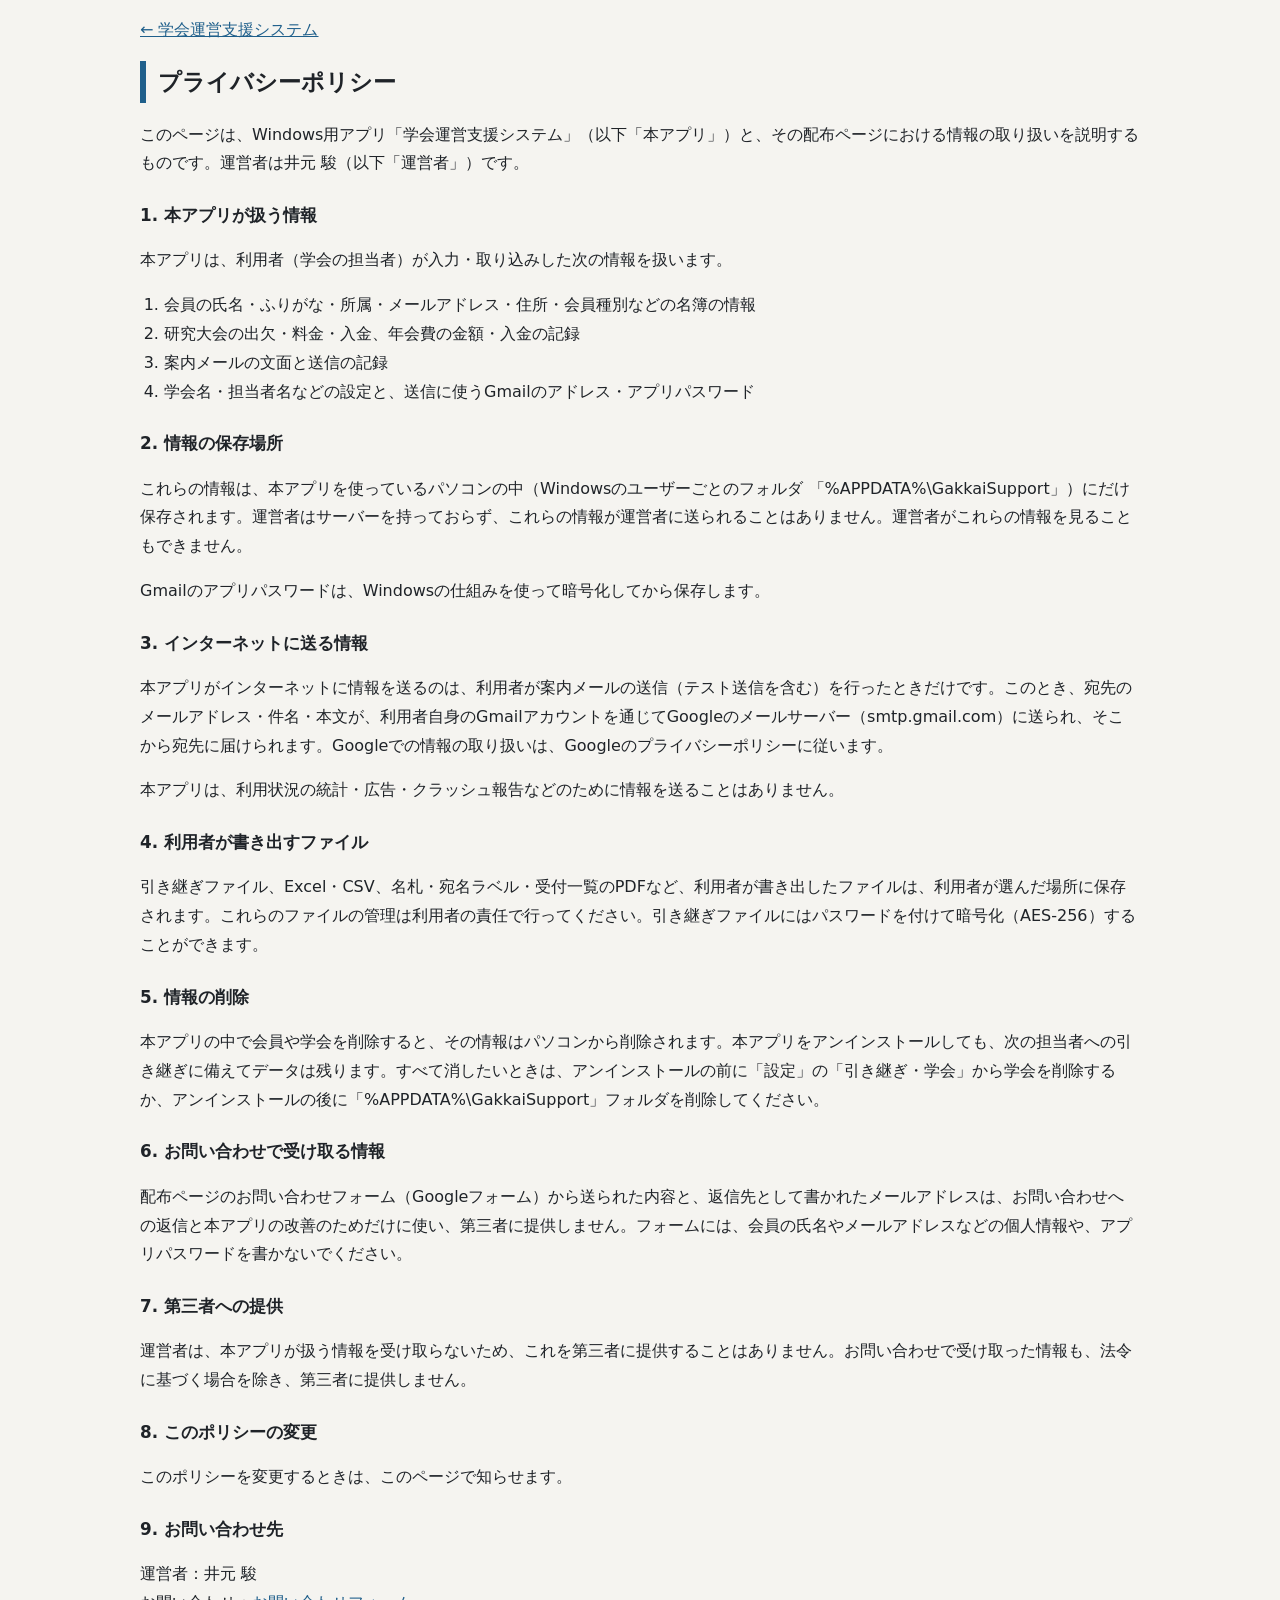
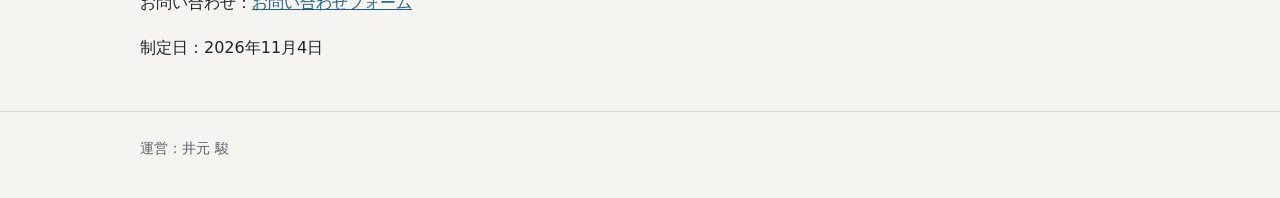
==== privacy.html @ 65e93444 "配布ページとプライバシーポリシーを公開する Co-Authored-By: Claude Opus 5.5 <noreply@anthropic.com> Claude-Session: https:" ====
<!doctype html>
<html lang="ja">
  <head>
    <meta charset="utf-8" />
    <meta name="viewport" content="width=device-width, initial-scale=1" />
    <title>プライバシーポリシー｜学会運営支援システム</title>
    <link rel="stylesheet" href="style.css" />
  </head>
  <body>
    <main>
      <section class="wrap terms">
        <p><a href="index.html">← 学会運営支援システム</a></p>
        <h2>プライバシーポリシー</h2>
        <p>
          このページは、Windows用アプリ「学会運営支援システム」（以下「本アプリ」）と、その配布ページにおける情報の取り扱いを説明するものです。運営者は井元
          駿（以下「運営者」）です。
        </p>

        <h3>1. 本アプリが扱う情報</h3>
        <p>本アプリは、利用者（学会の担当者）が入力・取り込みした次の情報を扱います。</p>
        <ol>
          <li>会員の氏名・ふりがな・所属・メールアドレス・住所・会員種別などの名簿の情報</li>
          <li>研究大会の出欠・料金・入金、年会費の金額・入金の記録</li>
          <li>案内メールの文面と送信の記録</li>
          <li>学会名・担当者名などの設定と、送信に使うGmailのアドレス・アプリパスワード</li>
        </ol>

        <h3>2. 情報の保存場所</h3>
        <p>
          これらの情報は、本アプリを使っているパソコンの中（Windowsのユーザーごとのフォルダ
          「%APPDATA%\GakkaiSupport」）にだけ保存されます。運営者はサーバーを持っておらず、これらの情報が運営者に送られることはありません。運営者がこれらの情報を見ることもできません。
        </p>
        <p>Gmailのアプリパスワードは、Windowsの仕組みを使って暗号化してから保存します。</p>

        <h3>3. インターネットに送る情報</h3>
        <p>
          本アプリがインターネットに情報を送るのは、利用者が案内メールの送信（テスト送信を含む）を行ったときだけです。このとき、宛先のメールアドレス・件名・本文が、利用者自身のGmailアカウントを通じてGoogleのメールサーバー（smtp.gmail.com）に送られ、そこから宛先に届けられます。Googleでの情報の取り扱いは、Googleのプライバシーポリシーに従います。
        </p>
        <p>
          本アプリは、利用状況の統計・広告・クラッシュ報告などのために情報を送ることはありません。
        </p>

        <h3>4. 利用者が書き出すファイル</h3>
        <p>
          引き継ぎファイル、Excel・CSV、名札・宛名ラベル・受付一覧のPDFなど、利用者が書き出したファイルは、利用者が選んだ場所に保存されます。これらのファイルの管理は利用者の責任で行ってください。引き継ぎファイルにはパスワードを付けて暗号化（AES-256）することができます。
        </p>

        <h3>5. 情報の削除</h3>
        <p>
          本アプリの中で会員や学会を削除すると、その情報はパソコンから削除されます。本アプリをアンインストールしても、次の担当者への引き継ぎに備えてデータは残ります。すべて消したいときは、アンインストールの前に「設定」の「引き継ぎ・学会」から学会を削除するか、アンインストールの後に「%APPDATA%\GakkaiSupport」フォルダを削除してください。
        </p>

        <h3>6. お問い合わせで受け取る情報</h3>
        <p>
          配布ページのお問い合わせフォーム（Googleフォーム）から送られた内容と、返信先として書かれたメールアドレスは、お問い合わせへの返信と本アプリの改善のためだけに使い、第三者に提供しません。フォームには、会員の氏名やメールアドレスなどの個人情報や、アプリパスワードを書かないでください。
        </p>

        <h3>7. 第三者への提供</h3>
        <p>
          運営者は、本アプリが扱う情報を受け取らないため、これを第三者に提供することはありません。お問い合わせで受け取った情報も、法令に基づく場合を除き、第三者に提供しません。
        </p>

        <h3>8. このポリシーの変更</h3>
        <p>このポリシーを変更するときは、このページで知らせます。</p>

        <h3>9. お問い合わせ先</h3>
        <p>
          運営者：井元 駿<br />
          お問い合わせ：<a href="#">お問い合わせフォーム</a>
        </p>
        <p class="small muted">制定日：2026年11月4日</p>
      </section>
    </main>
    <footer>
      <div class="wrap"><p>運営：井元 駿</p></div>
    </footer>
  </body>
</html>
---- style.css ----
:root {
  --bg: #f5f4f0;
  --surface: #fff;
  --ink: #1f2328;
  --muted: #5d636b;
  --line: #dcd9d2;
  --accent: #1f5f8b;
  --accent-soft: #e6eff5;
  --ok: #1a7f37;
}
* {
  box-sizing: border-box;
}
html {
  scroll-behavior: smooth;
}
body {
  margin: 0;
  background: var(--bg);
  color: var(--ink);
  font-family: "Yu Gothic UI", "Hiragino Sans", "Meiryo", system-ui, sans-serif;
  font-size: 16px;
  line-height: 1.8;
}
a {
  color: var(--accent);
}
.wrap {
  max-width: 1040px;
  margin: 0 auto;
  padding: 0 20px;
}
.hero {
  background: linear-gradient(180deg, #e6eff5, var(--bg));
  padding: 64px 0 40px;
  border-bottom: 1px solid var(--line);
}
.tag {
  display: inline-block;
  background: #eef6ea;
  color: var(--ok);
  border: 1px solid #c7e1bd;
  border-radius: 999px;
  padding: 2px 14px;
  font-size: 0.85rem;
  font-weight: 600;
  margin: 0;
}
h1 {
  font-size: clamp(1.9rem, 4.5vw, 2.8rem);
  margin: 12px 0 8px;
  letter-spacing: 0.02em;
}
.lead {
  font-size: 1.08rem;
  max-width: 720px;
  margin: 0 0 24px;
}
.cta {
  display: flex;
  gap: 12px;
  flex-wrap: wrap;
  margin: 0 0 12px;
}
.btn {
  display: inline-block;
  padding: 12px 24px;
  border-radius: 10px;
  border: 1px solid var(--accent);
  text-decoration: none;
  font-weight: 600;
  background: #fff;
}
.btn.primary {
  background: var(--accent);
  color: #fff;
}
.btn.primary:hover {
  filter: brightness(1.08);
}
.meta {
  color: var(--muted);
  font-size: 0.88rem;
  margin: 0;
}
main section {
  padding: 40px 20px 8px;
}
h2 {
  font-size: 1.45rem;
  margin: 0 0 18px;
  padding-left: 12px;
  border-left: 6px solid var(--accent);
}
.pains {
  list-style: none;
  padding: 0;
  margin: 0;
  display: grid;
  grid-template-columns: repeat(auto-fit, minmax(220px, 1fr));
  gap: 12px;
}
.pains li {
  background: var(--surface);
  border: 1px solid var(--line);
  border-radius: 12px;
  padding: 16px 18px;
}
.features {
  display: grid;
  grid-template-columns: repeat(auto-fit, minmax(280px, 1fr));
  gap: 18px;
}
.features article {
  background: var(--surface);
  border: 1px solid var(--line);
  border-radius: 14px;
  overflow: hidden;
}
.features img {
  width: 100%;
  height: 190px;
  object-fit: cover;
  object-position: top left;
  border-bottom: 1px solid var(--line);
  display: block;
}
.features h3 {
  margin: 14px 18px 4px;
  font-size: 1.1rem;
}
.features p {
  margin: 0 18px 18px;
  color: var(--muted);
  font-size: 0.95rem;
}
.safe .cols {
  display: grid;
  grid-template-columns: repeat(auto-fit, minmax(300px, 1fr));
  gap: 8px 32px;
  background: #eaf6ee;
  border: 1px solid #b7dfc3;
  border-radius: 14px;
  padding: 18px 24px;
}
.safe .cols p {
  margin: 0;
}
.safe ul {
  margin: 0;
  padding-left: 1.2em;
}
.steps {
  padding-left: 1.4em;
  margin: 0;
}
.steps li {
  margin-bottom: 10px;
}
.beta ul {
  padding-left: 1.2em;
}
.note {
  color: var(--muted);
  font-size: 0.88rem;
}
.faq dt {
  font-weight: 700;
  margin-top: 14px;
}
.faq dt::before {
  content: "Q. ";
  color: var(--accent);
}
.faq dd {
  margin: 2px 0 0;
}
.faq dd::before {
  content: "A. ";
  color: var(--ok);
  font-weight: 700;
}
footer {
  margin-top: 48px;
  border-top: 1px solid var(--line);
  padding: 20px 0 32px;
  color: var(--muted);
  font-size: 0.9rem;
}
footer p {
  margin: 4px 0;
}
.terms h3 {
  margin: 22px 0 6px;
  font-size: 1.05rem;
}
.terms ol {
  padding-left: 1.5em;
}
@media (max-width: 600px) {
  .hero {
    padding-top: 40px;
  }
  main section {
    padding-top: 28px;
  }
}
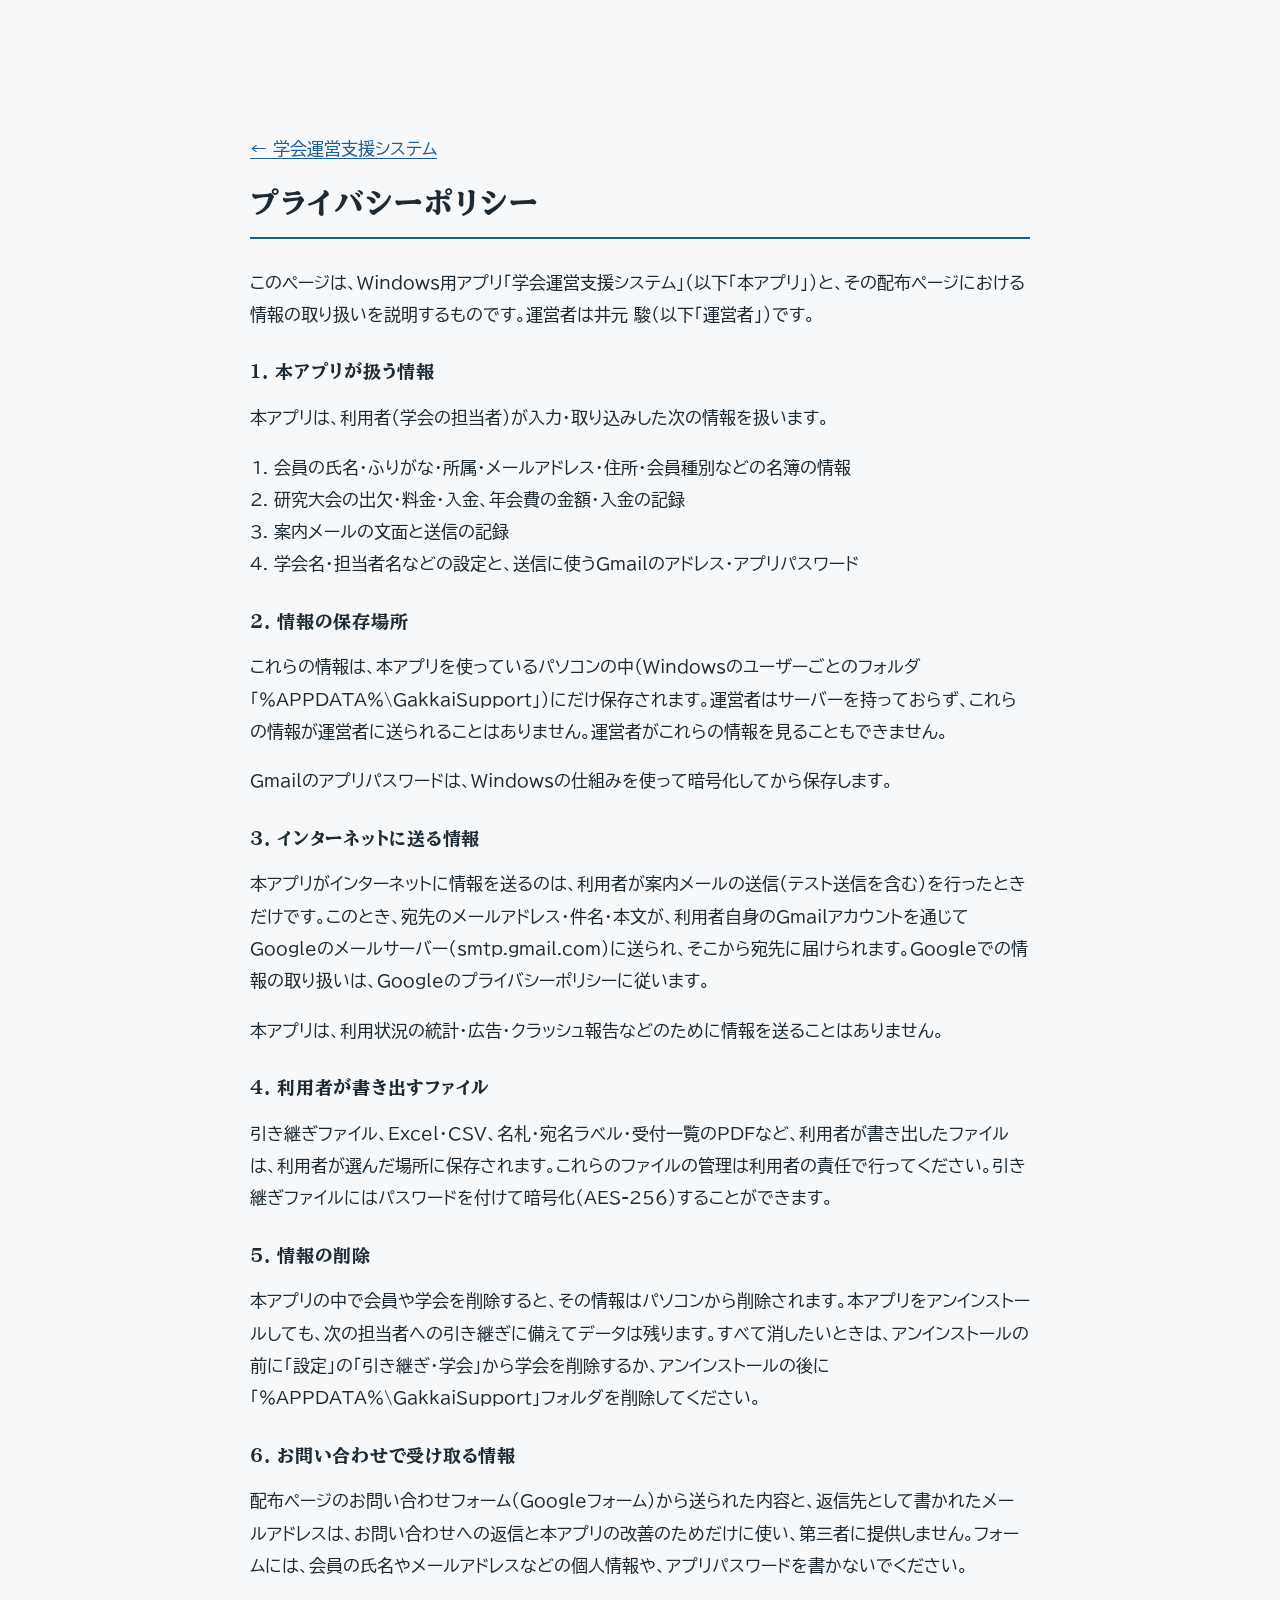
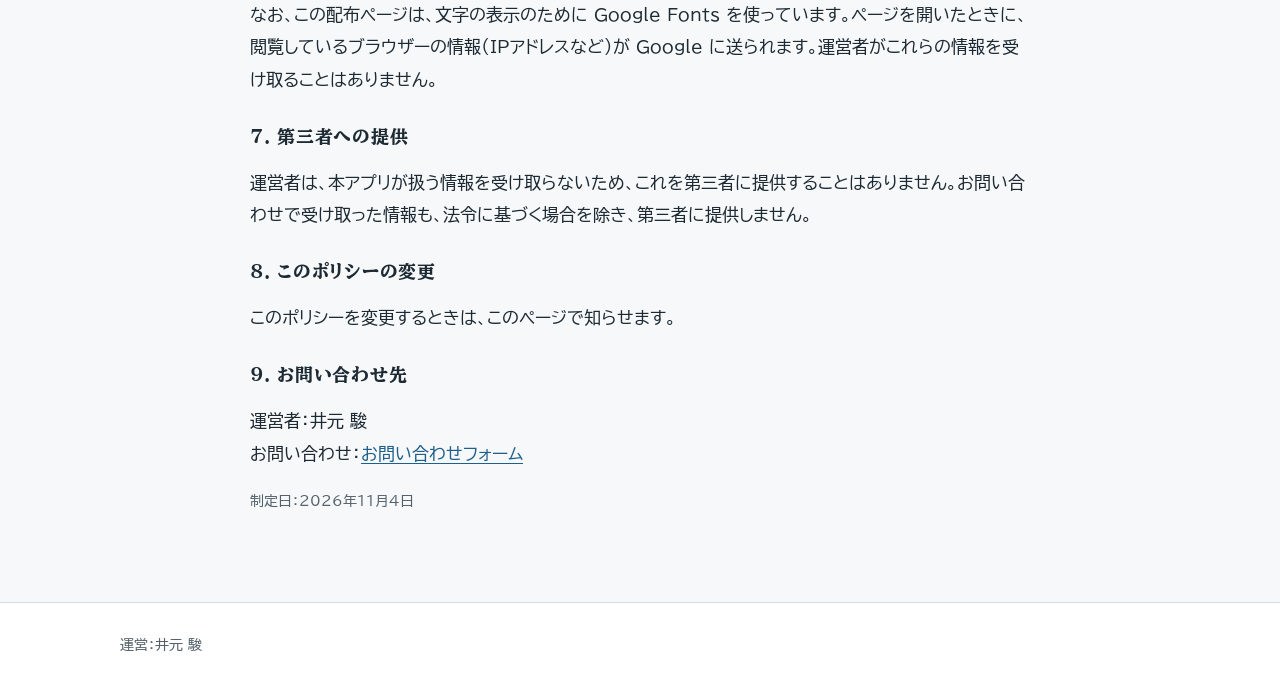
==== commit 80a96d08: "配布ページを見やすくする - 文字を大きく、行間を広く。見出しは BIZ UDPMincho、本文は BIZ UDPGothic（読みやすさを重視した UD 書体） - はじめの画面に、ホーム画面と名" ====
--- a/privacy.html
+++ b/privacy.html
@@ -4,6 +4,12 @@
     <meta charset="utf-8" />
     <meta name="viewport" content="width=device-width, initial-scale=1" />
     <title>プライバシーポリシー｜学会運営支援システム</title>
+    <link rel="preconnect" href="https://fonts.googleapis.com" />
+    <link rel="preconnect" href="https://fonts.gstatic.com" crossorigin />
+    <link
+      href="https://fonts.googleapis.com/css2?family=BIZ+UDPGothic:wght@400;700&family=BIZ+UDPMincho:wght@400;700&display=swap"
+      rel="stylesheet"
+    />
     <link rel="stylesheet" href="style.css" />
   </head>
   <body>
@@ -55,6 +61,10 @@
           配布ページのお問い合わせフォーム（Googleフォーム）から送られた内容と、返信先として書かれたメールアドレスは、お問い合わせへの返信と本アプリの改善のためだけに使い、第三者に提供しません。フォームには、会員の氏名やメールアドレスなどの個人情報や、アプリパスワードを書かないでください。
         </p>
 
+        <p>
+          なお、この配布ページは、文字の表示のために Google Fonts を使っています。ページを開いたときに、閲覧しているブラウザーの情報（IPアドレスなど）が Google に送られます。運営者がこれらの情報を受け取ることはありません。
+        </p>
+
         <h3>7. 第三者への提供</h3>
         <p>
           運営者は、本アプリが扱う情報を受け取らないため、これを第三者に提供することはありません。お問い合わせで受け取った情報も、法令に基づく場合を除き、第三者に提供しません。
@@ -66,7 +76,7 @@
         <h3>9. お問い合わせ先</h3>
         <p>
           運営者：井元 駿<br />
-          お問い合わせ：<a href="#">お問い合わせフォーム</a>
+          お問い合わせ：<a href="https://forms.gle/VbX8t63M8UimmP8W7">お問い合わせフォーム</a>
         </p>
         <p class="small muted">制定日：2026年11月4日</p>
       </section>
--- a/style.css
+++ b/style.css
@@ -1,12 +1,19 @@
+/* 学会運営支援システム 配布ページ
+   読み手は大学の先生など、年配の方も多い。文字は大きめ、行間は広め。
+   見出しは明朝（論文・学会の印刷物の雰囲気）、本文は読みやすさ重視の UD ゴシック。
+   色はアプリのアイコンと同じ藍色を基本にし、朱色は「領収書の印」だけに使う。 */
 :root {
-  --bg: #f5f4f0;
-  --surface: #fff;
-  --ink: #1f2328;
-  --muted: #5d636b;
-  --line: #dcd9d2;
-  --accent: #1f5f8b;
-  --accent-soft: #e6eff5;
-  --ok: #1a7f37;
+  --paper: #f6f8f9;
+  --surface: #ffffff;
+  --ink: #1e2a33;
+  --muted: #55626c;
+  --rule: #d5dde3;
+  --ai: #1f5f8b; /* 藍：アプリのアイコンの色 */
+  --ai-deep: #164666;
+  --ai-wash: #e8f0f5;
+  --shu: #c8372d; /* 朱：領収書の印だけ */
+  --mincho: "BIZ UDPMincho", "Yu Mincho", "Hiragino Mincho ProN", serif;
+  --gothic: "BIZ UDPGothic", "Yu Gothic UI", "Hiragino Sans", "Meiryo", sans-serif;
 }
 * {
   box-sizing: border-box;
@@ -14,194 +21,457 @@
 html {
   scroll-behavior: smooth;
 }
+@media (prefers-reduced-motion: reduce) {
+  html {
+    scroll-behavior: auto;
+  }
+}
 body {
   margin: 0;
-  background: var(--bg);
+  background: var(--paper);
   color: var(--ink);
-  font-family: "Yu Gothic UI", "Hiragino Sans", "Meiryo", system-ui, sans-serif;
-  font-size: 16px;
-  line-height: 1.8;
+  font-family: var(--gothic);
+  font-size: 17px;
+  line-height: 1.9;
+}
+img {
+  max-width: 100%;
+  display: block;
 }
 a {
-  color: var(--accent);
+  color: var(--ai);
+  text-underline-offset: 3px;
+}
+a:hover {
+  color: var(--ai-deep);
+}
+:focus-visible {
+  outline: 3px solid var(--ai);
+  outline-offset: 3px;
+  border-radius: 4px;
 }
 .wrap {
-  max-width: 1040px;
+  max-width: 1080px;
   margin: 0 auto;
   padding: 0 20px;
 }
-.hero {
-  background: linear-gradient(180deg, #e6eff5, var(--bg));
-  padding: 64px 0 40px;
-  border-bottom: 1px solid var(--line);
-}
-.tag {
-  display: inline-block;
-  background: #eef6ea;
-  color: var(--ok);
-  border: 1px solid #c7e1bd;
-  border-radius: 999px;
-  padding: 2px 14px;
-  font-size: 0.85rem;
-  font-weight: 600;
-  margin: 0;
-}
-h1 {
-  font-size: clamp(1.9rem, 4.5vw, 2.8rem);
-  margin: 12px 0 8px;
-  letter-spacing: 0.02em;
-}
-.lead {
-  font-size: 1.08rem;
-  max-width: 720px;
-  margin: 0 0 24px;
-}
+h1,
+h2,
+h3 {
+  font-family: var(--mincho);
+  font-weight: 700;
+  line-height: 1.4;
+  letter-spacing: 0.04em;
+}
+.small {
+  font-size: 0.9rem;
+}
+.muted {
+  color: var(--muted);
+}
+.note {
+  color: var(--muted);
+  font-size: 0.9rem;
+}
+
+/* ボタン */
 .cta {
   display: flex;
   gap: 12px;
   flex-wrap: wrap;
-  margin: 0 0 12px;
+  margin: 0 0 14px;
 }
 .btn {
   display: inline-block;
-  padding: 12px 24px;
-  border-radius: 10px;
-  border: 1px solid var(--accent);
+  padding: 13px 26px;
+  border-radius: 6px;
+  border: 2px solid var(--ai);
+  background: var(--surface);
+  color: var(--ai);
   text-decoration: none;
-  font-weight: 600;
+  font-weight: 700;
+  line-height: 1.4;
+}
+.btn:hover {
+  background: var(--ai-wash);
+  color: var(--ai-deep);
+}
+.btn.primary {
+  background: var(--ai);
+  color: #fff;
+}
+.btn.primary:hover {
+  background: var(--ai-deep);
+  border-color: var(--ai-deep);
+  color: #fff;
+}
+
+/* はじめの画面 */
+.hero {
+  background: var(--surface);
+  border-bottom: 1px solid var(--rule);
+  padding: 56px 0 64px;
+  overflow: hidden;
+}
+.hero-grid {
+  display: grid;
+  grid-template-columns: minmax(0, 5fr) minmax(0, 6fr);
+  gap: 48px;
+  align-items: center;
+}
+.hero-for {
+  margin: 0;
+  color: var(--ai);
+  font-weight: 700;
+}
+.hero h1 {
+  font-size: clamp(2rem, 3.9vw, 2.9rem);
+  word-break: keep-all;
+  margin: 6px 0 18px;
+  letter-spacing: 0.06em;
+}
+.lead {
+  font-size: 1.12rem;
+  margin: 0 0 28px;
+  max-width: 34em;
+}
+.meta {
+  color: var(--muted);
+  font-size: 0.88rem;
+  margin: 0;
+}
+.hero-shot {
+  position: relative;
+  margin: 0 0 40px;
+}
+.hero-shot > img:first-child {
+  border: 1px solid var(--rule);
+  border-radius: 8px;
+  box-shadow: 0 18px 40px -24px rgba(22, 70, 102, 0.45);
+}
+/* 名札は、画面の上に一枚置いた印刷物のように */
+.hero-badge {
+  position: absolute;
+  width: 46%;
+  right: -4%;
+  bottom: -40px;
   background: #fff;
-}
-.btn.primary {
-  background: var(--accent);
-  color: #fff;
-}
-.btn.primary:hover {
-  filter: brightness(1.08);
-}
-.meta {
-  color: var(--muted);
-  font-size: 0.88rem;
-  margin: 0;
-}
-main section {
-  padding: 40px 20px 8px;
+  border: 1px solid var(--rule);
+  border-radius: 3px;
+  transform: rotate(-3deg);
+  box-shadow: 0 10px 24px -12px rgba(30, 42, 51, 0.5);
+}
+
+/* 各節 */
+main > section.wrap {
+  margin-top: 80px;
 }
 h2 {
-  font-size: 1.45rem;
-  margin: 0 0 18px;
-  padding-left: 12px;
-  border-left: 6px solid var(--accent);
-}
+  font-size: clamp(1.5rem, 3vw, 1.9rem);
+  margin: 0 0 28px;
+  padding-bottom: 12px;
+  border-bottom: 2px solid var(--ai);
+}
+
+/* 困りごと */
 .pains {
   list-style: none;
+  margin: 0;
   padding: 0;
-  margin: 0;
-  display: grid;
-  grid-template-columns: repeat(auto-fit, minmax(220px, 1fr));
-  gap: 12px;
+  display: grid;
+  grid-template-columns: repeat(2, minmax(0, 1fr));
+  gap: 14px 40px;
 }
 .pains li {
+  position: relative;
+  padding-left: 1.6em;
+}
+.pains li::before {
+  content: "";
+  position: absolute;
+  left: 0.2em;
+  top: 0.75em;
+  width: 0.55em;
+  height: 0.55em;
+  background: var(--ai);
+  border-radius: 50%;
+}
+
+/* できること：画面を大きく見せる */
+.feature {
+  display: grid;
+  grid-template-columns: minmax(0, 7fr) minmax(0, 4fr);
+  gap: 36px;
+  align-items: center;
+  padding: 28px 0;
+  border-bottom: 1px solid var(--rule);
+}
+.feature:last-child {
+  border-bottom: 0;
+}
+.feature:nth-child(odd of .feature) {
+  grid-template-columns: minmax(0, 4fr) minmax(0, 7fr);
+}
+.feature:nth-child(odd of .feature) img {
+  order: 2;
+}
+.feature img {
+  border: 1px solid var(--rule);
+  border-radius: 6px;
+  background: #fff;
+}
+.feature h3 {
+  font-size: 1.35rem;
+  margin: 0 0 10px;
+}
+.feature p {
+  margin: 0;
+}
+
+/* 名簿の扱い */
+.safe-body {
+  background: var(--ai-wash);
+  border-left: 6px solid var(--ai);
+  padding: 24px 28px;
+  border-radius: 0 6px 6px 0;
+}
+.safe-body > p:first-child {
+  margin-top: 0;
+  font-size: 1.05rem;
+}
+.safe-body ul {
+  margin: 0 0 12px;
+  padding-left: 1.3em;
+}
+.safe-body .small {
+  margin: 0;
+}
+
+/* 使い始め方：本当に順番があるので番号を付ける */
+.steps {
+  list-style: none;
+  counter-reset: step;
+  margin: 0;
+  padding: 0;
+}
+.steps li {
+  counter-increment: step;
+  position: relative;
+  padding: 0 0 22px 64px;
+  min-height: 70px;
+}
+.steps li::before {
+  content: counter(step);
+  position: absolute;
+  left: 0;
+  top: 0;
+  width: 44px;
+  height: 44px;
+  border-radius: 50%;
+  border: 2px solid var(--ai);
+  color: var(--ai);
+  font-family: var(--mincho);
+  font-weight: 700;
+  font-size: 1.3rem;
+  display: grid;
+  place-items: center;
+  line-height: 1;
+}
+
+/* 料金：精算に使う「領収書」の形で見せる */
+.price {
+  display: grid;
+  grid-template-columns: minmax(0, 5fr) minmax(0, 6fr);
+  gap: 44px;
+  align-items: center;
+}
+.receipt {
+  position: relative;
+  background: #fff;
+  border: 1px solid var(--rule);
+  padding: 30px 32px 28px;
+  font-family: var(--mincho);
+  box-shadow: 0 14px 30px -22px rgba(30, 42, 51, 0.55);
+}
+.receipt p {
+  margin: 0;
+}
+.receipt-title {
+  text-align: center;
+  font-size: 1.4rem;
+  letter-spacing: 0.8em;
+  padding-left: 0.8em;
+  margin-bottom: 18px !important;
+}
+.receipt-amount {
+  font-size: clamp(2.2rem, 5vw, 2.9rem);
+  font-weight: 700;
+  border-bottom: 2px solid var(--ink);
+  padding: 0 8px 4px;
+  letter-spacing: 0.04em;
+}
+.receipt-amount span {
+  font-size: 1rem;
+  font-weight: 400;
+  margin-left: 6px;
+}
+.receipt-for {
+  margin-top: 16px !important;
+}
+.receipt-note {
+  color: var(--muted);
+  font-family: var(--gothic);
+  font-size: 0.9rem;
+}
+/* 「済」の印 */
+.receipt::after {
+  content: "済";
+  position: absolute;
+  right: 24px;
+  top: 20px;
+  width: 58px;
+  height: 58px;
+  border: 3px solid var(--shu);
+  border-radius: 50%;
+  color: var(--shu);
+  font-family: var(--mincho);
+  font-weight: 700;
+  font-size: 1.6rem;
+  display: grid;
+  place-items: center;
+  transform: rotate(-12deg);
+  opacity: 0.85;
+}
+.price-text p {
+  margin: 0 0 12px;
+}
+.price-text .cta {
+  margin-top: 22px;
+}
+
+/* よくある質問 */
+.faq details {
+  border-bottom: 1px solid var(--rule);
+}
+.faq summary {
+  cursor: pointer;
+  padding: 16px 0;
+  font-weight: 700;
+  list-style: none;
+  position: relative;
+  padding-right: 2em;
+}
+.faq summary::-webkit-details-marker {
+  display: none;
+}
+.faq summary::after {
+  content: "＋";
+  position: absolute;
+  right: 4px;
+  color: var(--ai);
+}
+.faq details[open] summary::after {
+  content: "－";
+}
+.faq details p {
+  margin: 0 0 18px;
+}
+.ask {
+  margin-top: 24px;
+  color: var(--muted);
+  font-size: 0.92rem;
+}
+
+/* フッター */
+footer {
+  margin-top: 88px;
+  border-top: 1px solid var(--rule);
   background: var(--surface);
-  border: 1px solid var(--line);
-  border-radius: 12px;
-  padding: 16px 18px;
-}
-.features {
-  display: grid;
-  grid-template-columns: repeat(auto-fit, minmax(280px, 1fr));
-  gap: 18px;
-}
-.features article {
+  padding: 28px 0 36px;
+  font-size: 0.9rem;
+  color: var(--muted);
+}
+.footer-links {
+  list-style: none;
+  margin: 0 0 12px;
+  padding: 0;
+  display: flex;
+  flex-wrap: wrap;
+  gap: 6px 24px;
+}
+footer p {
+  margin: 0;
+}
+
+/* 規約・プライバシーポリシーなどのページ */
+.terms {
+  padding-top: 36px;
+  max-width: 820px;
+}
+.terms h2 {
+  margin-top: 8px;
+}
+.terms h3 {
+  font-size: 1.15rem;
+  margin: 28px 0 8px;
+}
+.terms ol {
+  padding-left: 1.4em;
+}
+.spec {
+  width: 100%;
+  border-collapse: collapse;
+  margin: 16px 0;
   background: var(--surface);
-  border: 1px solid var(--line);
-  border-radius: 14px;
-  overflow: hidden;
-}
-.features img {
-  width: 100%;
-  height: 190px;
-  object-fit: cover;
-  object-position: top left;
-  border-bottom: 1px solid var(--line);
-  display: block;
-}
-.features h3 {
-  margin: 14px 18px 4px;
-  font-size: 1.1rem;
-}
-.features p {
-  margin: 0 18px 18px;
-  color: var(--muted);
-  font-size: 0.95rem;
-}
-.safe .cols {
-  display: grid;
-  grid-template-columns: repeat(auto-fit, minmax(300px, 1fr));
-  gap: 8px 32px;
-  background: #eaf6ee;
-  border: 1px solid #b7dfc3;
-  border-radius: 14px;
-  padding: 18px 24px;
-}
-.safe .cols p {
-  margin: 0;
-}
-.safe ul {
-  margin: 0;
-  padding-left: 1.2em;
-}
-.steps {
-  padding-left: 1.4em;
-  margin: 0;
-}
-.steps li {
-  margin-bottom: 10px;
-}
-.beta ul {
-  padding-left: 1.2em;
-}
-.note {
-  color: var(--muted);
-  font-size: 0.88rem;
-}
-.faq dt {
-  font-weight: 700;
-  margin-top: 14px;
-}
-.faq dt::before {
-  content: "Q. ";
-  color: var(--accent);
-}
-.faq dd {
-  margin: 2px 0 0;
-}
-.faq dd::before {
-  content: "A. ";
-  color: var(--ok);
-  font-weight: 700;
-}
-footer {
-  margin-top: 48px;
-  border-top: 1px solid var(--line);
-  padding: 20px 0 32px;
-  color: var(--muted);
-  font-size: 0.9rem;
-}
-footer p {
-  margin: 4px 0;
-}
-.terms h3 {
-  margin: 22px 0 6px;
-  font-size: 1.05rem;
-}
-.terms ol {
-  padding-left: 1.5em;
-}
-@media (max-width: 600px) {
+}
+.spec th,
+.spec td {
+  border: 1px solid var(--rule);
+  padding: 10px 14px;
+  text-align: left;
+  vertical-align: top;
+}
+.spec th {
+  width: 11em;
+  background: var(--ai-wash);
+  font-weight: 700;
+}
+
+/* スマホ */
+@media (max-width: 820px) {
+  body {
+    font-size: 16px;
+  }
+  h2 {
+    font-size: 1.4rem;
+  }
   .hero {
-    padding-top: 40px;
-  }
-  main section {
-    padding-top: 28px;
-  }
-}
+    padding: 36px 0 48px;
+  }
+  .hero-grid,
+  .price,
+  .feature,
+  .feature:nth-child(odd of .feature) {
+    grid-template-columns: minmax(0, 1fr);
+    gap: 24px;
+  }
+  .feature:nth-child(odd of .feature) img {
+    order: 0;
+  }
+  .hero-badge {
+    width: 50%;
+    right: 2%;
+    bottom: -32px;
+  }
+  .pains {
+    grid-template-columns: minmax(0, 1fr);
+  }
+  main > section.wrap {
+    margin-top: 60px;
+  }
+  .spec th,
+  .spec td {
+    display: block;
+    width: auto;
+  }
+}
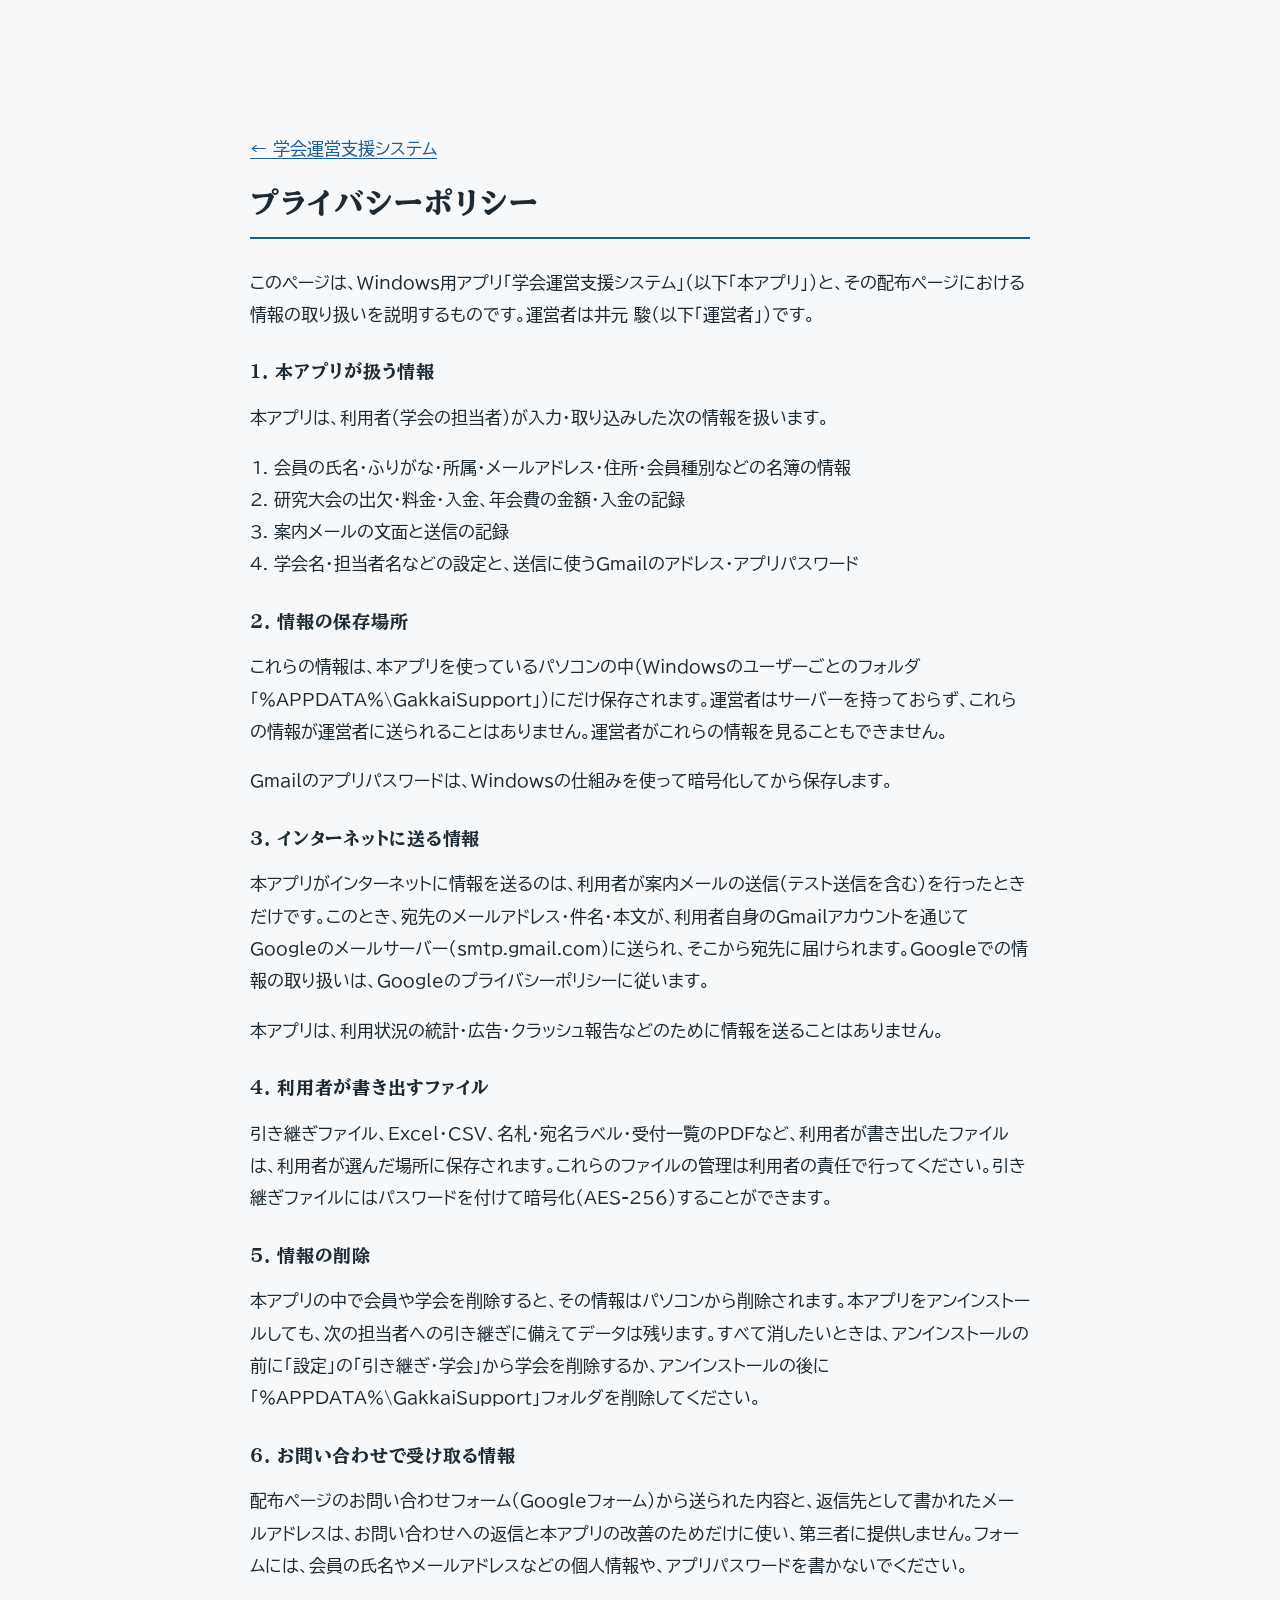
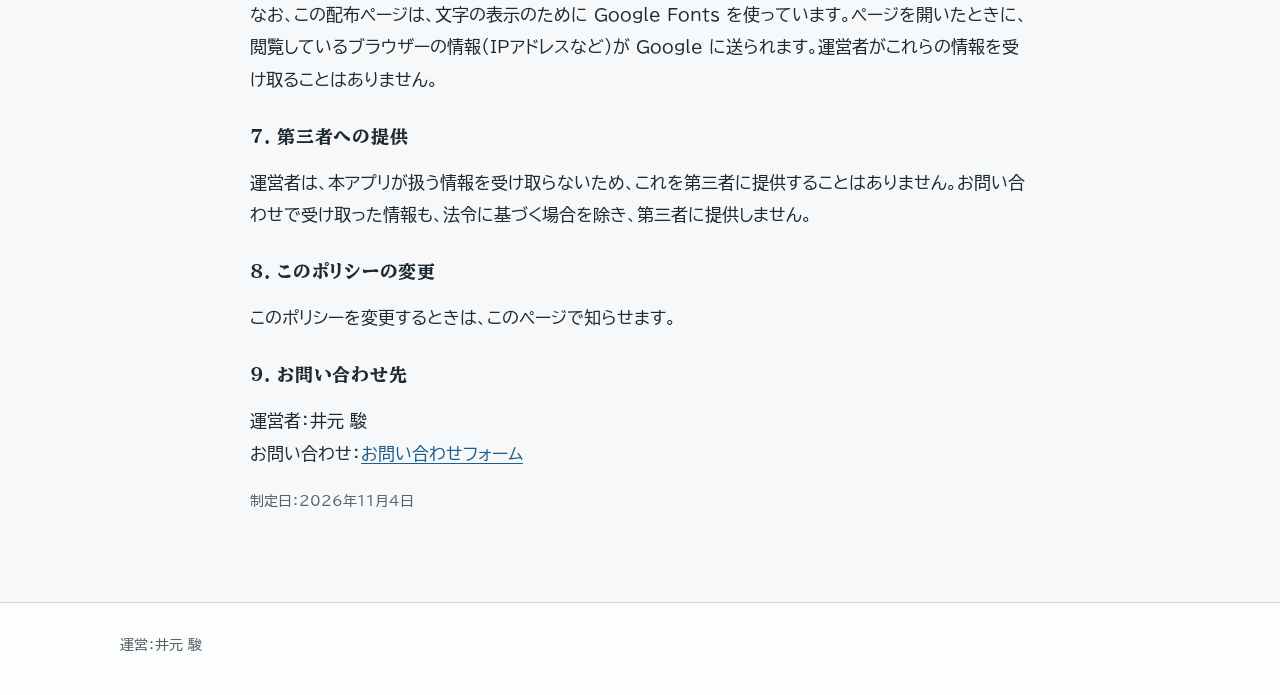
==== commit 61a06580: "aieuo さんの参考（Hallmark・yomiyasu）で点検して直す Hallmark の sloplint：0 FAIL・0 REFLEX・0 WARN に - 色と影をすべて :root の" ====
--- a/privacy.html
+++ b/privacy.html
@@ -4,6 +4,7 @@
     <meta charset="utf-8" />
     <meta name="viewport" content="width=device-width, initial-scale=1" />
     <title>プライバシーポリシー｜学会運営支援システム</title>
+    <meta name="description" content="学会運営支援システムと配布ページでの、情報の取り扱いについて。名簿はパソコンの外に保存しません。" />
     <link rel="preconnect" href="https://fonts.googleapis.com" />
     <link rel="preconnect" href="https://fonts.gstatic.com" crossorigin />
     <link
--- a/style.css
+++ b/style.css
@@ -1,10 +1,12 @@
+/* Hallmark · custom · 配布ページ（学会運営支援システム）· job: download, then buy · signature: 料金を領収書の形で見せる · fonts: BIZ UDPMincho / BIZ UDPGothic
+   critique: 読み手は年配の先生が多い。文字の大きさと行間を最優先し、飾りは領収書の印だけにする */
 /* 学会運営支援システム 配布ページ
    読み手は大学の先生など、年配の方も多い。文字は大きめ、行間は広め。
    見出しは明朝（論文・学会の印刷物の雰囲気）、本文は読みやすさ重視の UD ゴシック。
    色はアプリのアイコンと同じ藍色を基本にし、朱色は「領収書の印」だけに使う。 */
 :root {
   --paper: #f6f8f9;
-  --surface: #ffffff;
+  --surface: #fcfdfd;
   --ink: #1e2a33;
   --muted: #55626c;
   --rule: #d5dde3;
@@ -12,6 +14,10 @@
   --ai-deep: #164666;
   --ai-wash: #e8f0f5;
   --shu: #c8372d; /* 朱：領収書の印だけ */
+  --sheet: #fdfefe; /* 紙・画面写真の下地（真っ白から少し藍に寄せる） */
+  --on-ai: #f7fbfd; /* 藍の上の文字 */
+  --shadow-screen: rgba(22, 70, 102, 0.45);
+  --shadow-paper: rgba(30, 42, 51, 0.5);
   --mincho: "BIZ UDPMincho", "Yu Mincho", "Hiragino Mincho ProN", serif;
   --gothic: "BIZ UDPGothic", "Yu Gothic UI", "Hiragino Sans", "Meiryo", sans-serif;
 }
@@ -20,6 +26,7 @@
 }
 html {
   scroll-behavior: smooth;
+  overflow-x: clip;
 }
 @media (prefers-reduced-motion: reduce) {
   html {
@@ -28,6 +35,7 @@
 }
 body {
   margin: 0;
+  overflow-x: clip;
   background: var(--paper);
   color: var(--ink);
   font-family: var(--gothic);
@@ -62,6 +70,9 @@
   font-weight: 700;
   line-height: 1.4;
   letter-spacing: 0.04em;
+  text-wrap: balance;
+  overflow-wrap: break-word;
+  min-width: 0;
 }
 .small {
   font-size: 0.9rem;
@@ -79,11 +90,11 @@
   display: flex;
   gap: 12px;
   flex-wrap: wrap;
-  margin: 0 0 14px;
+  margin: 0 0 16px;
 }
 .btn {
   display: inline-block;
-  padding: 13px 26px;
+  padding: 12px 28px;
   border-radius: 6px;
   border: 2px solid var(--ai);
   background: var(--surface);
@@ -96,14 +107,22 @@
   background: var(--ai-wash);
   color: var(--ai-deep);
 }
+.text-link {
+  align-self: center;
+  font-weight: 700;
+  padding: 12px 4px;
+}
+.btn:active {
+  transform: translateY(1px);
+}
 .btn.primary {
   background: var(--ai);
-  color: #fff;
+  color: var(--on-ai);
 }
 .btn.primary:hover {
   background: var(--ai-deep);
   border-color: var(--ai-deep);
-  color: #fff;
+  color: var(--on-ai);
 }
 
 /* はじめの画面 */
@@ -116,7 +135,7 @@
 .hero-grid {
   display: grid;
   grid-template-columns: minmax(0, 5fr) minmax(0, 6fr);
-  gap: 48px;
+  gap: 40px;
   align-items: center;
 }
 .hero-for {
@@ -127,7 +146,7 @@
 .hero h1 {
   font-size: clamp(2rem, 3.9vw, 2.9rem);
   word-break: keep-all;
-  margin: 6px 0 18px;
+  margin: 8px 0 20px;
   letter-spacing: 0.06em;
 }
 .lead {
@@ -147,7 +166,7 @@
 .hero-shot > img:first-child {
   border: 1px solid var(--rule);
   border-radius: 8px;
-  box-shadow: 0 18px 40px -24px rgba(22, 70, 102, 0.45);
+  box-shadow: 0 18px 40px -24px var(--shadow-screen);
 }
 /* 名札は、画面の上に一枚置いた印刷物のように */
 .hero-badge {
@@ -155,11 +174,11 @@
   width: 46%;
   right: -4%;
   bottom: -40px;
-  background: #fff;
+  background: var(--sheet);
   border: 1px solid var(--rule);
   border-radius: 3px;
   transform: rotate(-3deg);
-  box-shadow: 0 10px 24px -12px rgba(30, 42, 51, 0.5);
+  box-shadow: 0 10px 24px -12px var(--shadow-paper);
 }
 
 /* 各節 */
@@ -180,7 +199,7 @@
   padding: 0;
   display: grid;
   grid-template-columns: repeat(2, minmax(0, 1fr));
-  gap: 14px 40px;
+  gap: 16px 40px;
 }
 .pains li {
   position: relative;
@@ -201,7 +220,7 @@
 .feature {
   display: grid;
   grid-template-columns: minmax(0, 7fr) minmax(0, 4fr);
-  gap: 36px;
+  gap: 40px;
   align-items: center;
   padding: 28px 0;
   border-bottom: 1px solid var(--rule);
@@ -218,11 +237,11 @@
 .feature img {
   border: 1px solid var(--rule);
   border-radius: 6px;
-  background: #fff;
+  background: var(--sheet);
 }
 .feature h3 {
   font-size: 1.35rem;
-  margin: 0 0 10px;
+  margin: 0 0 12px;
 }
 .feature p {
   margin: 0;
@@ -231,9 +250,9 @@
 /* 名簿の扱い */
 .safe-body {
   background: var(--ai-wash);
-  border-left: 6px solid var(--ai);
-  padding: 24px 28px;
-  border-radius: 0 6px 6px 0;
+  border: 1px solid var(--rule);
+  padding: 28px 32px;
+  border-radius: 6px;
 }
 .safe-body > p:first-child {
   margin-top: 0;
@@ -257,7 +276,7 @@
 .steps li {
   counter-increment: step;
   position: relative;
-  padding: 0 0 22px 64px;
+  padding: 0 0 24px 64px;
   min-height: 70px;
 }
 .steps li::before {
@@ -282,16 +301,16 @@
 .price {
   display: grid;
   grid-template-columns: minmax(0, 5fr) minmax(0, 6fr);
-  gap: 44px;
+  gap: 40px;
   align-items: center;
 }
 .receipt {
   position: relative;
-  background: #fff;
-  border: 1px solid var(--rule);
-  padding: 30px 32px 28px;
+  background: var(--sheet);
+  border: 1px solid var(--rule);
+  padding: 32px 32px 28px;
   font-family: var(--mincho);
-  box-shadow: 0 14px 30px -22px rgba(30, 42, 51, 0.55);
+  box-shadow: 0 14px 30px -22px var(--shadow-paper);
 }
 .receipt p {
   margin: 0;
@@ -301,7 +320,7 @@
   font-size: 1.4rem;
   letter-spacing: 0.8em;
   padding-left: 0.8em;
-  margin-bottom: 18px !important;
+  margin-bottom: 20px !important;
 }
 .receipt-amount {
   font-size: clamp(2.2rem, 5vw, 2.9rem);
@@ -313,7 +332,7 @@
 .receipt-amount span {
   font-size: 1rem;
   font-weight: 400;
-  margin-left: 6px;
+  margin-left: 8px;
 }
 .receipt-for {
   margin-top: 16px !important;
@@ -346,7 +365,7 @@
   margin: 0 0 12px;
 }
 .price-text .cta {
-  margin-top: 22px;
+  margin-top: 24px;
 }
 
 /* よくある質問 */
@@ -374,7 +393,7 @@
   content: "－";
 }
 .faq details p {
-  margin: 0 0 18px;
+  margin: 0 0 20px;
 }
 .ask {
   margin-top: 24px;
@@ -397,7 +416,7 @@
   padding: 0;
   display: flex;
   flex-wrap: wrap;
-  gap: 6px 24px;
+  gap: 8px 24px;
 }
 footer p {
   margin: 0;
@@ -427,7 +446,7 @@
 .spec th,
 .spec td {
   border: 1px solid var(--rule);
-  padding: 10px 14px;
+  padding: 12px 16px;
   text-align: left;
   vertical-align: top;
 }
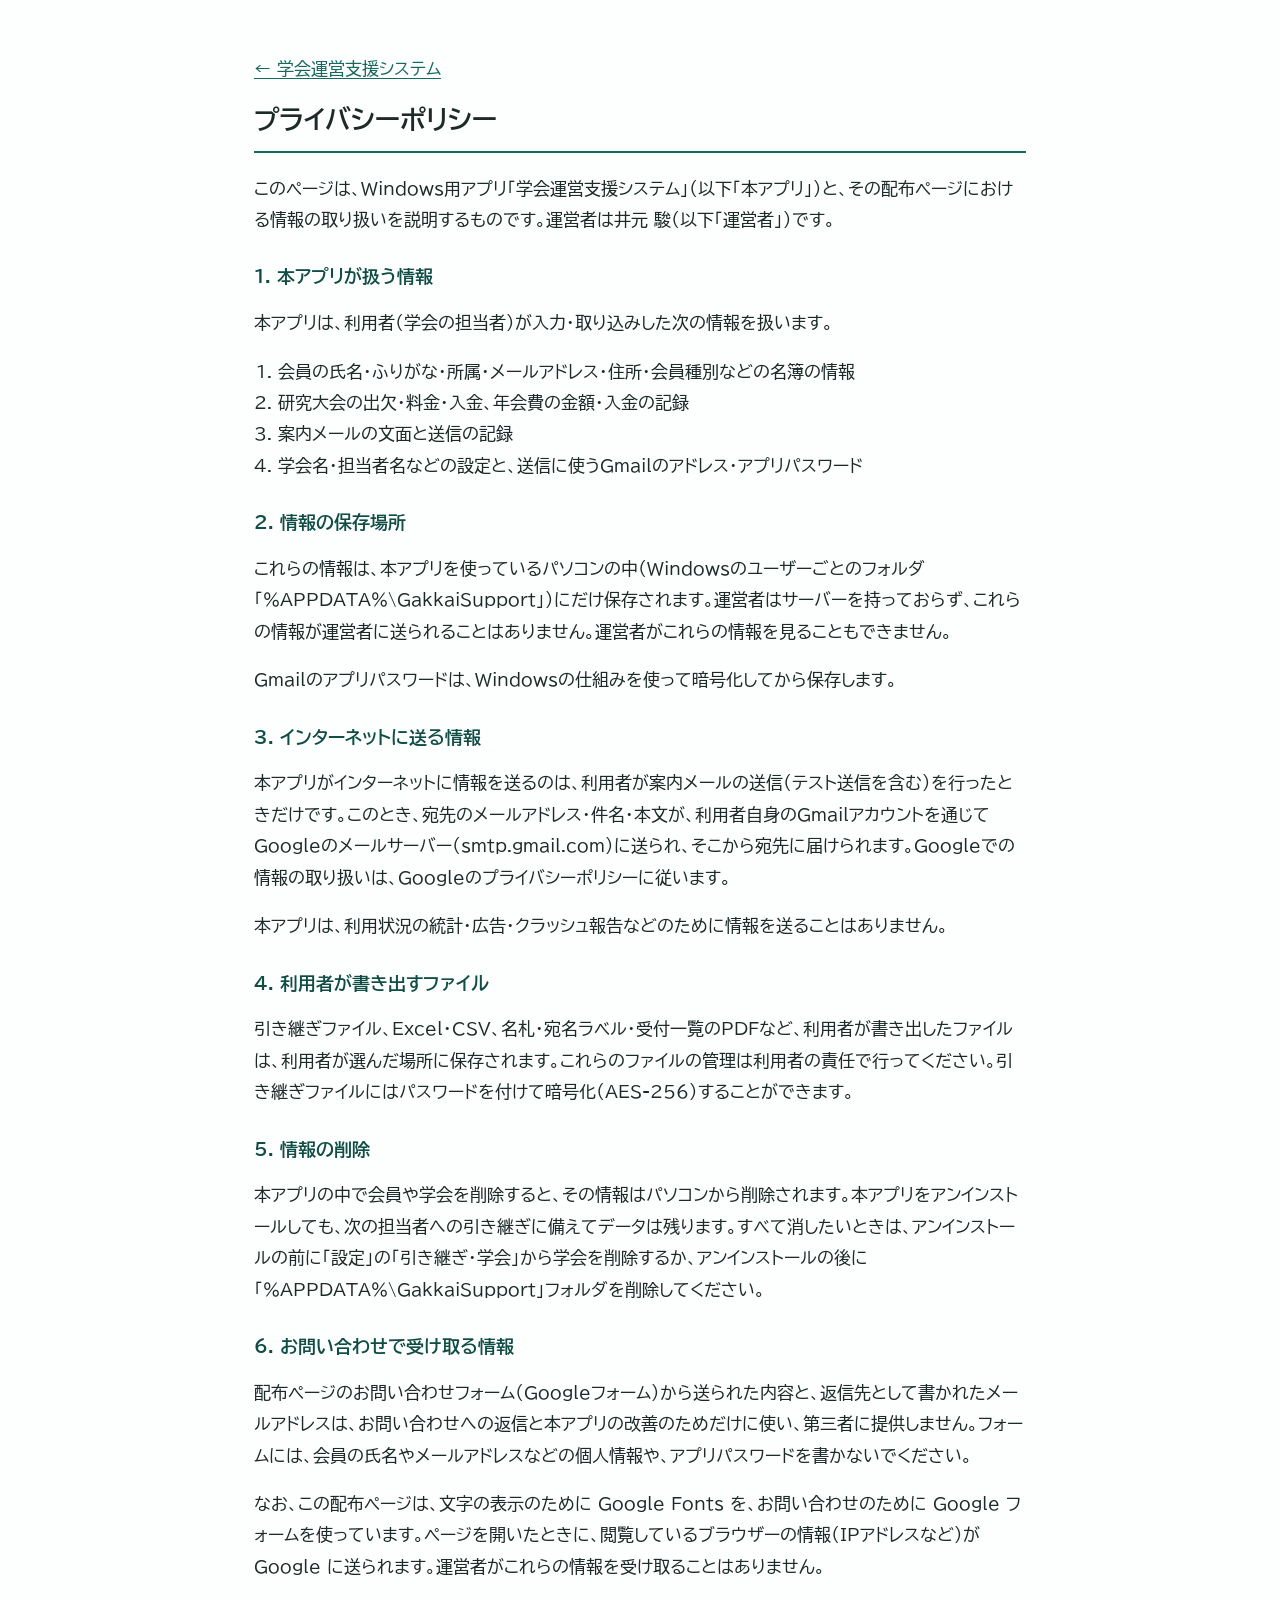
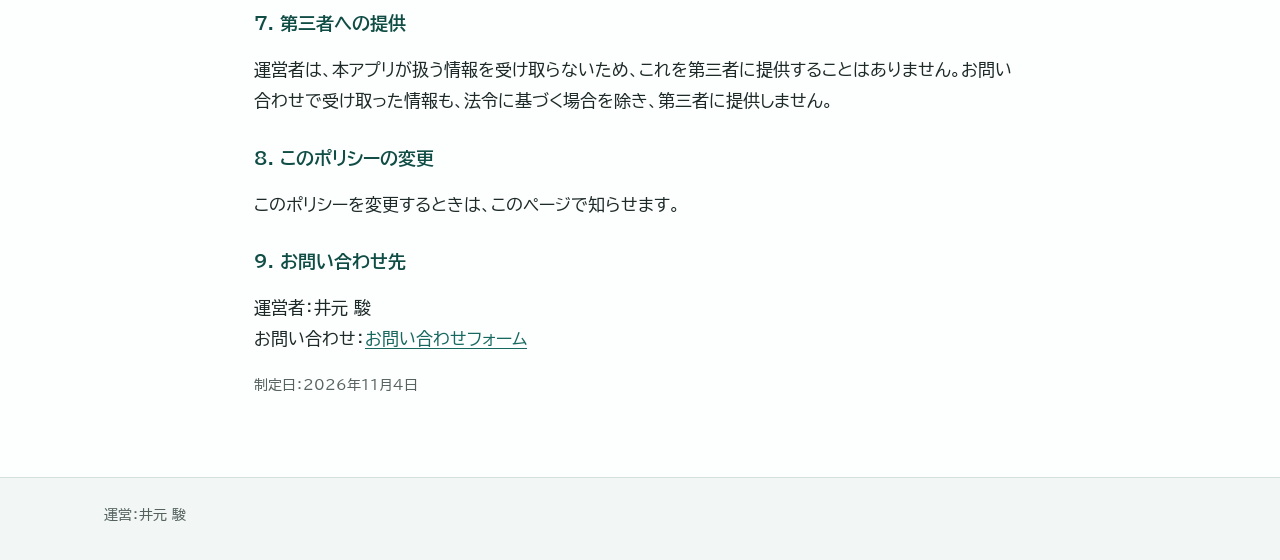
==== commit 25e852df: "aieuo さんの意見：アイコン、質問の開け閉めの動き、購入ボタン、問い合わせフォームの埋め込み - 大事なこと3つ・困りごと・名簿の安全・向き不向きに、線で描いた小さなアイコン（読み上げはしない） " ====
--- a/privacy.html
+++ b/privacy.html
@@ -63,7 +63,7 @@
         </p>
 
         <p>
-          なお、この配布ページは、文字の表示のために Google Fonts を使っています。ページを開いたときに、閲覧しているブラウザーの情報（IPアドレスなど）が Google に送られます。運営者がこれらの情報を受け取ることはありません。
+          なお、この配布ページは、文字の表示のために Google Fonts を、お問い合わせのために Google フォームを使っています。ページを開いたときに、閲覧しているブラウザーの情報（IPアドレスなど）が Google に送られます。運営者がこれらの情報を受け取ることはありません。
         </p>
 
         <h3>7. 第三者への提供</h3>
--- a/style.css
+++ b/style.css
@@ -1,24 +1,21 @@
-/* Hallmark · custom · 配布ページ（学会運営支援システム）· job: download, then buy · signature: 料金を領収書の形で見せる · fonts: BIZ UDPMincho / BIZ UDPGothic
-   critique: 読み手は年配の先生が多い。文字の大きさと行間を最優先し、飾りは領収書の印だけにする */
-/* 学会運営支援システム 配布ページ
-   読み手は大学の先生など、年配の方も多い。文字は大きめ、行間は広め。
-   見出しは明朝（論文・学会の印刷物の雰囲気）、本文は読みやすさ重視の UD ゴシック。
-   色はアプリのアイコンと同じ藍色を基本にし、朱色は「領収書の印」だけに使う。 */
+/* Hallmark · custom · 配布ページ（学会運営支援システム）· job: download, then buy · signature: スクロールで順に現れる構成と、比べ方の表 · fonts: BIZ UDPGothic
+   critique: 業務ソフトらしい四角い形と青緑の面。押すところだけ山吹色にする。年配の読み手のため文字は大きめ */
+/* Hallmark · dismissed 3 · 名簿の安全の3項目に小さな線のアイコン。aieuo さんの「アイコンを使うとよい」という意見で、見出しと文が主役 */
 :root {
-  --paper: #f6f8f9;
-  --surface: #fcfdfd;
-  --ink: #1e2a33;
-  --muted: #55626c;
-  --rule: #d5dde3;
-  --ai: #1f5f8b; /* 藍：アプリのアイコンの色 */
-  --ai-deep: #164666;
-  --ai-wash: #e8f0f5;
-  --shu: #c8372d; /* 朱：領収書の印だけ */
-  --sheet: #fdfefe; /* 紙・画面写真の下地（真っ白から少し藍に寄せる） */
-  --on-ai: #f7fbfd; /* 藍の上の文字 */
-  --shadow-screen: rgba(22, 70, 102, 0.45);
-  --shadow-paper: rgba(30, 42, 51, 0.5);
-  --mincho: "BIZ UDPMincho", "Yu Mincho", "Hiragino Mincho ProN", serif;
+  --paper: #fdfefe;
+  --tint: #f2f7f6;
+  --ink: #1d2a28;
+  --muted: #55625f;
+  --rule: #d4e0dd;
+  --main: #17695f; /* 青緑 */
+  --deep: #0f4d45;
+  --wash: #e3f1ee;
+  --cta: #d99a1e; /* 山吹：押すところだけ */
+  --cta-deep: #c4870f;
+  --cta-ink: #1d1a12;
+  --on-main: #f6fbfa;
+  --frame: rgba(246, 251, 250, 0.16);
+  --shadow: rgba(15, 77, 69, 0.28);
   --gothic: "BIZ UDPGothic", "Yu Gothic UI", "Hiragino Sans", "Meiryo", sans-serif;
 }
 * {
@@ -26,6 +23,7 @@
 }
 html {
   scroll-behavior: smooth;
+  scroll-padding-top: 88px;
   overflow-x: clip;
 }
 @media (prefers-reduced-motion: reduce) {
@@ -40,40 +38,36 @@
   color: var(--ink);
   font-family: var(--gothic);
   font-size: 17px;
-  line-height: 1.9;
+  line-height: 1.85;
 }
 img {
   max-width: 100%;
   display: block;
 }
 a {
-  color: var(--ai);
+  color: var(--main);
   text-underline-offset: 3px;
 }
 a:hover {
-  color: var(--ai-deep);
+  color: var(--deep);
 }
 :focus-visible {
-  outline: 3px solid var(--ai);
+  outline: 3px solid var(--cta);
   outline-offset: 3px;
-  border-radius: 4px;
-}
-.wrap {
-  max-width: 1080px;
-  margin: 0 auto;
-  padding: 0 20px;
 }
 h1,
 h2,
 h3 {
-  font-family: var(--mincho);
-  font-weight: 700;
-  line-height: 1.4;
-  letter-spacing: 0.04em;
+  line-height: 1.45;
   text-wrap: balance;
   overflow-wrap: break-word;
   min-width: 0;
 }
+.wrap {
+  max-width: 1120px;
+  margin: 0 auto;
+  padding: 0 24px;
+}
 .small {
   font-size: 0.9rem;
 }
@@ -85,111 +79,209 @@
   font-size: 0.9rem;
 }
 
+/* スクロールで順に現れる（スクリプトが動くときだけ隠す） */
+.js .reveal {
+  opacity: 0;
+  transform: translateY(28px);
+  transition:
+    opacity 0.6s ease-out,
+    transform 0.6s ease-out;
+}
+.js .reveal.in {
+  opacity: 1;
+  transform: none;
+}
+
 /* ボタン */
-.cta {
+.btns {
   display: flex;
+  flex-wrap: wrap;
   gap: 12px;
-  flex-wrap: wrap;
   margin: 0 0 16px;
+}
+.btns.center {
+  justify-content: center;
 }
 .btn {
   display: inline-block;
   padding: 12px 28px;
-  border-radius: 6px;
-  border: 2px solid var(--ai);
-  background: var(--surface);
-  color: var(--ai);
+  font-weight: 700;
+  line-height: 1.4;
   text-decoration: none;
-  font-weight: 700;
-  line-height: 1.4;
-}
-.btn:hover {
-  background: var(--ai-wash);
-  color: var(--ai-deep);
-}
-.text-link {
-  align-self: center;
-  font-weight: 700;
-  padding: 12px 4px;
+  border: 2px solid transparent;
+  white-space: nowrap;
+  transition:
+    background-color 0.15s ease-out,
+    color 0.15s ease-out;
+}
+.btn.cta {
+  background: var(--cta);
+  color: var(--cta-ink);
+}
+.btn.cta:hover {
+  background: var(--cta-deep);
+  color: var(--cta-ink);
+}
+.btn.light {
+  background: transparent;
+  color: var(--on-main);
+  border-color: var(--on-main);
+}
+.btn.light:hover {
+  background: var(--deep);
+  color: var(--on-main);
 }
 .btn:active {
   transform: translateY(1px);
 }
-.btn.primary {
-  background: var(--ai);
-  color: var(--on-ai);
-}
-.btn.primary:hover {
-  background: var(--ai-deep);
-  border-color: var(--ai-deep);
-  color: var(--on-ai);
-}
-
-/* はじめの画面 */
+
+/* 一番上の帯とメニュー */
+.topbar {
+  margin: 0;
+  background: var(--deep);
+  color: var(--on-main);
+  font-size: 0.85rem;
+  text-align: center;
+  padding: 8px 16px;
+}
+.nav {
+  position: sticky;
+  top: 0;
+  z-index: 10;
+  background: var(--paper);
+  border-bottom: 1px solid var(--rule);
+}
+.nav-in {
+  display: flex;
+  align-items: center;
+  justify-content: space-between;
+  gap: 16px;
+  min-height: 68px;
+}
+.logo {
+  display: flex;
+  align-items: center;
+  gap: 12px;
+  font-weight: 700;
+  font-size: 1.1rem;
+  color: var(--deep);
+  text-decoration: none;
+  margin: 0;
+}
+.logo img {
+  width: 32px;
+  height: 32px;
+}
+.nav nav {
+  display: flex;
+  align-items: center;
+  gap: 4px;
+  font-size: 0.95rem;
+}
+.nav nav a {
+  color: var(--ink);
+  text-decoration: none;
+  padding: 8px 12px;
+  white-space: nowrap;
+}
+.nav nav a:hover {
+  background: var(--wash);
+  color: var(--deep);
+}
+.nav nav a.nav-cta {
+  background: var(--cta);
+  color: var(--cta-ink);
+  font-weight: 700;
+  margin-left: 8px;
+  padding: 8px 20px;
+}
+.nav nav a.nav-cta:hover {
+  background: var(--cta-deep);
+}
+
+/* はじめの面 */
 .hero {
-  background: var(--surface);
-  border-bottom: 1px solid var(--rule);
-  padding: 56px 0 64px;
-  overflow: hidden;
-}
-.hero-grid {
+  background: var(--main);
+  color: var(--on-main);
+}
+.hero-in {
   display: grid;
   grid-template-columns: minmax(0, 5fr) minmax(0, 6fr);
   gap: 40px;
   align-items: center;
-}
-.hero-for {
-  margin: 0;
-  color: var(--ai);
-  font-weight: 700;
+  padding-top: 56px;
+  padding-bottom: 56px;
+}
+.hero-sub {
+  margin: 0 0 12px;
 }
 .hero h1 {
-  font-size: clamp(2rem, 3.9vw, 2.9rem);
-  word-break: keep-all;
-  margin: 8px 0 20px;
-  letter-spacing: 0.06em;
+  font-size: clamp(1.5rem, 2.45vw, 2rem);
+  margin: 0 0 28px;
+  text-wrap: wrap;
+}
+.nb {
+  display: inline-block;
+}
+.hero-meta {
+  margin: 0;
+  font-size: 0.85rem;
+  opacity: 0.9;
+}
+.hero-shot {
+  border: 6px solid var(--frame);
+  box-shadow: 0 24px 40px -24px var(--shadow);
+}
+
+/* 大事なことを3つ */
+.facts {
+  background: var(--wash);
+  padding: 24px 0;
+}
+.facts-in {
+  display: grid;
+  grid-template-columns: repeat(3, minmax(0, 1fr));
+  gap: 24px;
+}
+.facts p {
+  margin: 0;
+  background: var(--paper);
+  text-align: center;
+  padding: 16px 12px;
+}
+.facts b {
+  display: block;
+  font-size: 1.7rem;
+  color: var(--deep);
+  line-height: 1.4;
+}
+.facts span {
+  font-size: 0.88rem;
+  color: var(--muted);
+}
+
+/* 節 */
+.sec {
+  padding: 88px 0;
+}
+.sec.tint {
+  background: var(--tint);
+}
+.sec h2 {
+  text-align: center;
+  font-size: clamp(1.5rem, 3vw, 2rem);
+  font-weight: 400;
+  margin: 0 0 44px;
+}
+.sec h3 {
+  font-size: 1.2rem;
+  margin: 0 0 8px;
+  color: var(--deep);
 }
 .lead {
-  font-size: 1.12rem;
-  margin: 0 0 28px;
-  max-width: 34em;
-}
-.meta {
-  color: var(--muted);
-  font-size: 0.88rem;
-  margin: 0;
-}
-.hero-shot {
-  position: relative;
-  margin: 0 0 40px;
-}
-.hero-shot > img:first-child {
-  border: 1px solid var(--rule);
-  border-radius: 8px;
-  box-shadow: 0 18px 40px -24px var(--shadow-screen);
-}
-/* 名札は、画面の上に一枚置いた印刷物のように */
-.hero-badge {
-  position: absolute;
-  width: 46%;
-  right: -4%;
-  bottom: -40px;
-  background: var(--sheet);
-  border: 1px solid var(--rule);
-  border-radius: 3px;
-  transform: rotate(-3deg);
-  box-shadow: 0 10px 24px -12px var(--shadow-paper);
-}
-
-/* 各節 */
-main > section.wrap {
-  margin-top: 80px;
-}
-h2 {
-  font-size: clamp(1.5rem, 3vw, 1.9rem);
-  margin: 0 0 28px;
-  padding-bottom: 12px;
-  border-bottom: 2px solid var(--ai);
+  max-width: 44em;
+  margin: -16px auto 40px;
+  text-align: center;
 }
 
 /* 困りごと */
@@ -199,34 +291,30 @@
   padding: 0;
   display: grid;
   grid-template-columns: repeat(2, minmax(0, 1fr));
-  gap: 16px 40px;
+  gap: 20px;
 }
 .pains li {
-  position: relative;
-  padding-left: 1.6em;
-}
-.pains li::before {
-  content: "";
-  position: absolute;
-  left: 0.2em;
-  top: 0.75em;
-  width: 0.55em;
-  height: 0.55em;
-  background: var(--ai);
-  border-radius: 50%;
-}
-
-/* できること：画面を大きく見せる */
+  border: 1px solid var(--rule);
+  border-top: 4px solid var(--main);
+  padding: 20px 24px;
+}
+.pains b {
+  display: block;
+  font-size: 1.1rem;
+  color: var(--deep);
+  margin-bottom: 4px;
+}
+.pains span {
+  color: var(--muted);
+}
+
+/* できること */
 .feature {
   display: grid;
   grid-template-columns: minmax(0, 7fr) minmax(0, 4fr);
   gap: 40px;
   align-items: center;
   padding: 28px 0;
-  border-bottom: 1px solid var(--rule);
-}
-.feature:last-child {
-  border-bottom: 0;
 }
 .feature:nth-child(odd of .feature) {
   grid-template-columns: minmax(0, 4fr) minmax(0, 7fr);
@@ -236,149 +324,170 @@
 }
 .feature img {
   border: 1px solid var(--rule);
-  border-radius: 6px;
-  background: var(--sheet);
-}
-.feature h3 {
-  font-size: 1.35rem;
-  margin: 0 0 12px;
+  background: var(--paper);
 }
 .feature p {
   margin: 0;
 }
 
-/* 名簿の扱い */
-.safe-body {
-  background: var(--ai-wash);
+/* 3つ並び */
+.cols3 {
+  display: grid;
+  grid-template-columns: repeat(3, minmax(0, 1fr));
+  gap: 40px;
+}
+.cols3 p {
+  margin: 0;
+}
+
+/* 向き・不向き */
+.fit {
+  display: grid;
+  grid-template-columns: repeat(2, minmax(0, 1fr));
+  gap: 24px;
+  margin-bottom: 48px;
+}
+.fit > div {
+  background: var(--paper);
   border: 1px solid var(--rule);
-  padding: 28px 32px;
-  border-radius: 6px;
-}
-.safe-body > p:first-child {
-  margin-top: 0;
-  font-size: 1.05rem;
-}
-.safe-body ul {
-  margin: 0 0 12px;
-  padding-left: 1.3em;
-}
-.safe-body .small {
-  margin: 0;
+  padding: 24px 28px;
+}
+.fit ul {
+  margin: 0;
+  padding-left: 1.2em;
+}
+.table-wrap {
+  overflow-x: auto;
+}
+.compare {
+  width: 100%;
+  min-width: 640px;
+  border-collapse: collapse;
+  background: var(--paper);
+}
+.compare caption {
+  text-align: left;
+  font-weight: 700;
+  margin-bottom: 12px;
+}
+.compare th,
+.compare td {
+  border: 1px solid var(--rule);
+  padding: 12px 16px;
+  text-align: left;
+  vertical-align: top;
+}
+.compare thead th {
+  background: var(--wash);
+  font-size: 0.95rem;
+}
+.compare tbody th {
+  background: var(--tint);
+  font-weight: 700;
+  white-space: nowrap;
+}
+.compare .me {
+  background: var(--wash);
+}
+.compare thead .me {
+  background: var(--main);
+  color: var(--on-main);
 }
 
 /* 使い始め方：本当に順番があるので番号を付ける */
 .steps {
   list-style: none;
   counter-reset: step;
-  margin: 0;
+  margin: 0 auto;
   padding: 0;
+  max-width: 52em;
 }
 .steps li {
   counter-increment: step;
   position: relative;
-  padding: 0 0 24px 64px;
-  min-height: 70px;
+  padding: 0 0 28px 68px;
+  min-height: 72px;
 }
 .steps li::before {
   content: counter(step);
   position: absolute;
   left: 0;
   top: 0;
-  width: 44px;
-  height: 44px;
-  border-radius: 50%;
-  border: 2px solid var(--ai);
-  color: var(--ai);
-  font-family: var(--mincho);
+  width: 48px;
+  height: 48px;
+  background: var(--main);
+  color: var(--on-main);
   font-weight: 700;
   font-size: 1.3rem;
   display: grid;
   place-items: center;
-  line-height: 1;
-}
-
-/* 料金：精算に使う「領収書」の形で見せる */
-.price {
-  display: grid;
-  grid-template-columns: minmax(0, 5fr) minmax(0, 6fr);
-  gap: 40px;
-  align-items: center;
-}
-.receipt {
-  position: relative;
-  background: var(--sheet);
+}
+
+/* 料金 */
+.plan {
+  max-width: 640px;
+  margin: 0 auto;
+  background: var(--paper);
   border: 1px solid var(--rule);
-  padding: 32px 32px 28px;
-  font-family: var(--mincho);
-  box-shadow: 0 14px 30px -22px var(--shadow-paper);
-}
-.receipt p {
-  margin: 0;
-}
-.receipt-title {
-  text-align: center;
-  font-size: 1.4rem;
-  letter-spacing: 0.8em;
-  padding-left: 0.8em;
-  margin-bottom: 20px !important;
-}
-.receipt-amount {
-  font-size: clamp(2.2rem, 5vw, 2.9rem);
-  font-weight: 700;
-  border-bottom: 2px solid var(--ink);
-  padding: 0 8px 4px;
-  letter-spacing: 0.04em;
-}
-.receipt-amount span {
+}
+.plan-head {
+  background: var(--main);
+  color: var(--on-main);
+  text-align: center;
+  padding: 20px 16px;
+}
+.plan-head p {
+  margin: 0;
+}
+.plan-price {
+  font-variant-numeric: tabular-nums;
+  font-size: 2.6rem;
+  font-weight: 700;
+  line-height: 1.3;
+}
+.plan-price span {
   font-size: 1rem;
   font-weight: 400;
-  margin-left: 8px;
-}
-.receipt-for {
-  margin-top: 16px !important;
-}
-.receipt-note {
-  color: var(--muted);
-  font-family: var(--gothic);
-  font-size: 0.9rem;
-}
-/* 「済」の印 */
-.receipt::after {
-  content: "済";
-  position: absolute;
-  right: 24px;
-  top: 20px;
-  width: 58px;
-  height: 58px;
-  border: 3px solid var(--shu);
-  border-radius: 50%;
-  color: var(--shu);
-  font-family: var(--mincho);
-  font-weight: 700;
-  font-size: 1.6rem;
-  display: grid;
-  place-items: center;
-  transform: rotate(-12deg);
-  opacity: 0.85;
-}
-.price-text p {
-  margin: 0 0 12px;
-}
-.price-text .cta {
-  margin-top: 24px;
+  margin-left: 4px;
+}
+.plan table {
+  width: 100%;
+  border-collapse: collapse;
+}
+.plan th,
+.plan td {
+  padding: 12px 20px;
+  border-bottom: 1px solid var(--rule);
+  text-align: left;
+}
+.plan tr:nth-child(even) {
+  background: var(--tint);
+}
+.plan th {
+  width: 11em;
+  font-weight: 700;
+  color: var(--deep);
+}
+.plan-foot {
+  padding: 24px;
+  text-align: center;
 }
 
 /* よくある質問 */
+.faq {
+  max-width: 880px;
+}
 .faq details {
-  border-bottom: 1px solid var(--rule);
+  margin-bottom: 12px;
 }
 .faq summary {
   cursor: pointer;
-  padding: 16px 0;
-  font-weight: 700;
   list-style: none;
+  background: var(--wash);
+  color: var(--deep);
+  font-weight: 700;
+  padding: 16px 48px 16px 20px;
   position: relative;
-  padding-right: 2em;
 }
 .faq summary::-webkit-details-marker {
   display: none;
@@ -386,62 +495,115 @@
 .faq summary::after {
   content: "＋";
   position: absolute;
-  right: 4px;
-  color: var(--ai);
-}
-.faq details[open] summary::after {
-  content: "－";
+  right: 20px;
 }
 .faq details p {
-  margin: 0 0 20px;
+  margin: 0;
+  padding: 16px 20px 8px;
 }
 .ask {
-  margin-top: 24px;
+  margin-top: 28px;
   color: var(--muted);
   font-size: 0.92rem;
 }
 
+/* 最後の帯 */
+.closing {
+  background: var(--main);
+  color: var(--on-main);
+  text-align: center;
+  padding: 72px 0;
+}
+.closing-title {
+  font-size: clamp(1.3rem, 2.6vw, 1.7rem);
+  margin: 0 0 28px;
+}
+.closing-note {
+  margin: 0;
+  font-size: 0.9rem;
+}
+
 /* フッター */
-footer {
-  margin-top: 88px;
-  border-top: 1px solid var(--rule);
-  background: var(--surface);
-  padding: 28px 0 36px;
-  font-size: 0.9rem;
-  color: var(--muted);
-}
-.footer-links {
+.footer {
+  background: var(--tint);
+  padding: 48px 0 56px;
+  font-size: 0.92rem;
+}
+.footer-in {
+  display: grid;
+  grid-template-columns: minmax(0, 3fr) repeat(3, minmax(0, 2fr));
+  gap: 40px;
+}
+.footer h2 {
+  font-size: 0.95rem;
+  margin: 0 0 12px;
+  padding-bottom: 8px;
+  border-bottom: 2px solid var(--main);
+}
+.footer ul {
   list-style: none;
-  margin: 0 0 12px;
+  margin: 0;
   padding: 0;
-  display: flex;
-  flex-wrap: wrap;
-  gap: 8px 24px;
-}
-footer p {
-  margin: 0;
+}
+.footer li {
+  margin-bottom: 4px;
+}
+.footer a {
+  color: var(--ink);
 }
 
 /* 規約・プライバシーポリシーなどのページ */
 .terms {
   padding-top: 36px;
+  padding-bottom: 64px;
   max-width: 820px;
 }
 .terms h2 {
-  margin-top: 8px;
+  font-size: 1.6rem;
+  margin: 8px 0 20px;
+  padding-bottom: 12px;
+  border-bottom: 2px solid var(--main);
 }
 .terms h3 {
   font-size: 1.15rem;
   margin: 28px 0 8px;
+  color: var(--deep);
 }
 .terms ol {
   padding-left: 1.4em;
+}
+.cta {
+  display: flex;
+  flex-wrap: wrap;
+  gap: 12px;
+}
+.terms .cta .btn {
+  padding: 12px 28px;
+}
+.terms #buy {
+  justify-content: center;
+  margin: 28px 0;
+}
+.terms #buy .btn {
+  display: flex;
+  justify-content: center;
+  font-size: 1.15rem;
+  padding: 16px 40px;
+  width: min(100%, 420px);
+  text-align: center;
+}
+.terms .btn.primary {
+  background: var(--cta);
+  color: var(--cta-ink);
+}
+.terms .btn.primary:hover {
+  background: var(--cta-deep);
 }
 .spec {
   width: 100%;
   border-collapse: collapse;
   margin: 16px 0;
-  background: var(--surface);
+  background: var(--paper);
 }
 .spec th,
 .spec td {
@@ -452,41 +614,155 @@
 }
 .spec th {
   width: 11em;
-  background: var(--ai-wash);
-  font-weight: 700;
-}
-
-/* スマホ */
+  background: var(--wash);
+  font-weight: 700;
+}
+footer:not(.footer) {
+  border-top: 1px solid var(--rule);
+  background: var(--tint);
+  padding: 24px 0 32px;
+  color: var(--muted);
+  font-size: 0.9rem;
+}
+footer:not(.footer) p {
+  margin: 0;
+}
+
+/* アイコン（線で描いた小さな絵。意味は文字で書いてあるので読み上げない） */
+.ic {
+  width: 28px;
+  height: 28px;
+  fill: none;
+  stroke: var(--main);
+  stroke-width: 1.6;
+  stroke-linecap: round;
+  stroke-linejoin: round;
+  flex: none;
+}
+.facts .ic {
+  display: block;
+  margin: 0 auto 4px;
+  width: 32px;
+  height: 32px;
+}
+.pains li {
+  display: grid;
+  grid-template-columns: auto minmax(0, 1fr);
+  column-gap: 16px;
+}
+.pains li .ic {
+  grid-row: span 2;
+  width: 36px;
+  height: 36px;
+  margin-top: 4px;
+}
+.cols3 .ic {
+  width: 40px;
+  height: 40px;
+  margin-bottom: 8px;
+}
+.fit h3 {
+  display: flex;
+  align-items: center;
+  gap: 8px;
+}
+
+/* よくある質問：開け閉めを滑らかに（対応しているブラウザーだけ） */
+@media (prefers-reduced-motion: no-preference) {
+  .faq {
+    interpolate-size: allow-keywords;
+  }
+  .faq details::details-content {
+    block-size: 0;
+    overflow: clip;
+    transition:
+      block-size 0.3s ease-out,
+      content-visibility 0.3s allow-discrete;
+  }
+  .faq details[open]::details-content {
+    block-size: auto;
+  }
+  .faq summary::after {
+    transition: transform 0.3s ease-out;
+  }
+}
+.faq summary::after {
+  content: "＋";
+}
+.faq details[open] summary::after {
+  content: "＋";
+  transform: rotate(45deg);
+}
+
+/* 購入のボタンを目立たせる */
+.plan-foot {
+  display: grid;
+  justify-items: center;
+  gap: 8px;
+}
+.plan-foot p {
+  margin: 0;
+}
+.btn.big {
+  display: flex;
+  justify-content: center;
+  font-size: 1.15rem;
+  padding: 16px 40px;
+  width: min(100%, 420px);
+  text-align: center;
+}
+
+/* お問い合わせフォーム */
+.contact {
+  max-width: 880px;
+}
+.form-frame {
+  background: var(--paper);
+  border: 1px solid var(--rule);
+}
+.form-frame iframe {
+  display: block;
+  width: 100%;
+  height: 980px;
+  border: 0;
+}
+
+/* 狭い画面 */
+@media (max-width: 1000px) {
+  .nav nav a:not(.nav-cta) {
+    display: none;
+  }
+}
 @media (max-width: 820px) {
   body {
     font-size: 16px;
   }
-  h2 {
-    font-size: 1.4rem;
-  }
-  .hero {
-    padding: 36px 0 48px;
-  }
-  .hero-grid,
-  .price,
+  .hero-in,
   .feature,
-  .feature:nth-child(odd of .feature) {
+  .feature:nth-child(odd of .feature),
+  .pains,
+  .cols3,
+  .fit,
+  .facts-in,
+  .footer-in {
     grid-template-columns: minmax(0, 1fr);
     gap: 24px;
   }
   .feature:nth-child(odd of .feature) img {
     order: 0;
   }
-  .hero-badge {
-    width: 50%;
-    right: 2%;
-    bottom: -32px;
-  }
-  .pains {
-    grid-template-columns: minmax(0, 1fr);
-  }
-  main > section.wrap {
-    margin-top: 60px;
+  .sec {
+    padding: 64px 0;
+  }
+  .topbar {
+    font-size: 0.78rem;
+  }
+  .logo {
+    font-size: 1rem;
+  }
+  .nav nav a.nav-cta {
+    padding: 8px 12px;
+    font-size: 0.85rem;
   }
   .spec th,
   .spec td {
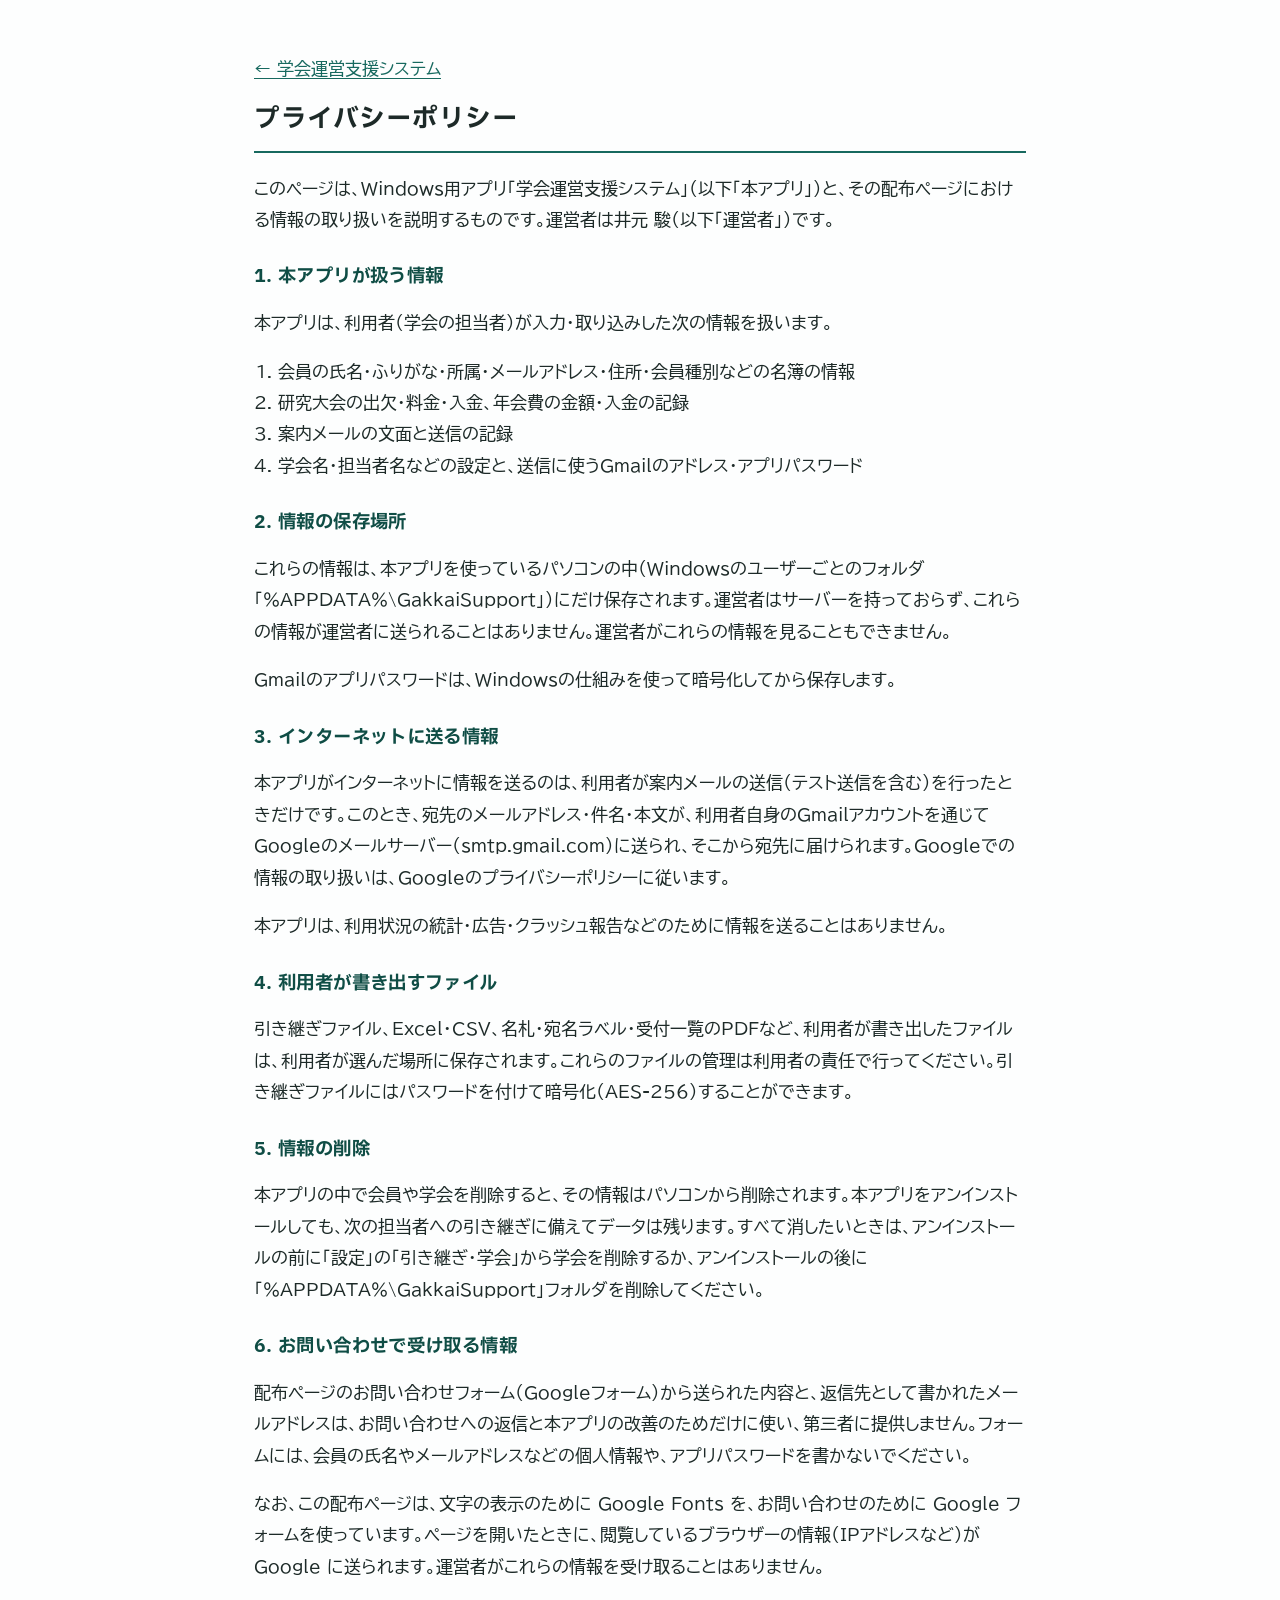
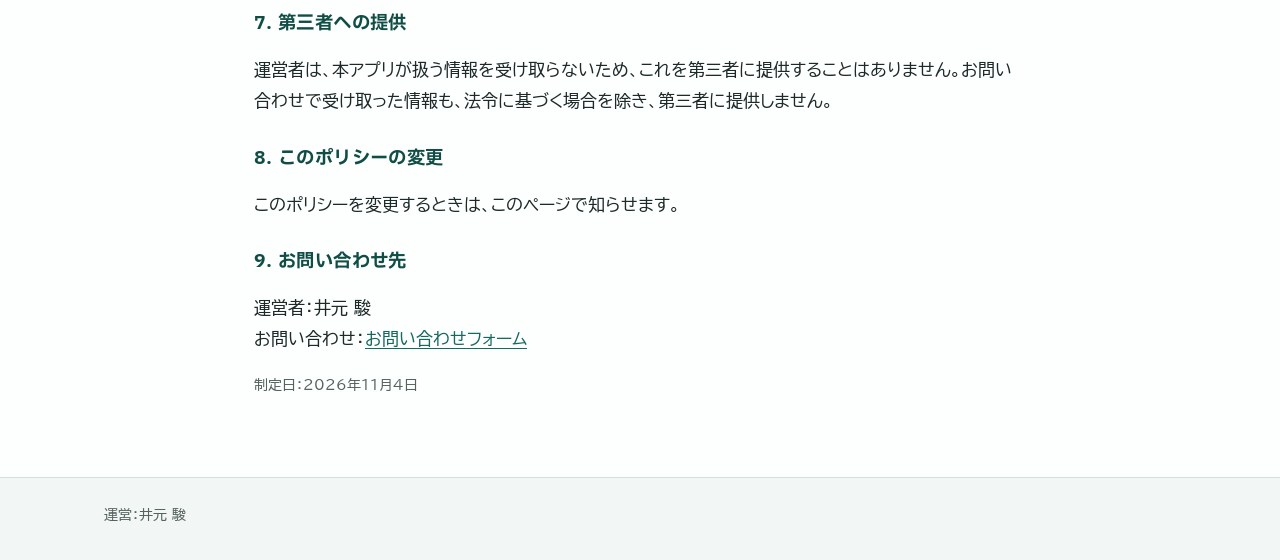
==== commit aa263477: "見出しと数字の書体を IBM Plex Sans JP に（本文は BIZ UDPゴシックのまま） Co-Authored-By: Claude Opus 5.5 <noreply@anthropic" ====
--- a/privacy.html
+++ b/privacy.html
@@ -8,7 +8,7 @@
     <link rel="preconnect" href="https://fonts.googleapis.com" />
     <link rel="preconnect" href="https://fonts.gstatic.com" crossorigin />
     <link
-      href="https://fonts.googleapis.com/css2?family=BIZ+UDPGothic:wght@400;700&family=BIZ+UDPMincho:wght@400;700&display=swap"
+      href="https://fonts.googleapis.com/css2?family=BIZ+UDPGothic:wght@400;700&family=IBM+Plex+Sans+JP:wght@500;700&display=swap"
       rel="stylesheet"
     />
     <link rel="stylesheet" href="style.css" />
--- a/style.css
+++ b/style.css
@@ -1,6 +1,6 @@
-/* Hallmark · custom · 配布ページ（学会運営支援システム）· job: download, then buy · signature: スクロールで順に現れる構成と、比べ方の表 · fonts: BIZ UDPGothic
+/* Hallmark · custom · 配布ページ（学会運営支援システム）· job: download, then buy · signature: スクロールで順に現れる構成と、比べ方の表 · fonts: IBM Plex Sans JP (headings, figures) / BIZ UDPGothic (body)
    critique: 業務ソフトらしい四角い形と青緑の面。押すところだけ山吹色にする。年配の読み手のため文字は大きめ */
-/* Hallmark · dismissed 3 · 名簿の安全の3項目に小さな線のアイコン。aieuo さんの「アイコンを使うとよい」という意見で、見出しと文が主役 */
+/* Hallmark · dismissed 3 · cols3 holds three short safety facts whose 40px line icons sit above real headings and prose, requested by the reviewer aieuo; widths stay equal because the facts are peers */
 :root {
   --paper: #fdfefe;
   --tint: #f2f7f6;
@@ -16,6 +16,7 @@
   --on-main: #f6fbfa;
   --frame: rgba(246, 251, 250, 0.16);
   --shadow: rgba(15, 77, 69, 0.28);
+  --display: "IBM Plex Sans JP", "BIZ UDPGothic", "Yu Gothic UI", "Hiragino Sans", sans-serif;
   --gothic: "BIZ UDPGothic", "Yu Gothic UI", "Hiragino Sans", "Meiryo", sans-serif;
 }
 * {
@@ -57,7 +58,20 @@
 }
 h1,
 h2,
+h3,
+.logo,
+.facts b,
+.plan-price,
+.steps li::before,
+.closing-title,
+.pains b {
+  font-family: var(--display);
+}
+h1,
+h2,
 h3 {
+  font-weight: 700;
+  letter-spacing: 0.02em;
   line-height: 1.45;
   text-wrap: balance;
   overflow-wrap: break-word;
@@ -270,7 +284,7 @@
 .sec h2 {
   text-align: center;
   font-size: clamp(1.5rem, 3vw, 2rem);
-  font-weight: 400;
+  font-weight: 500;
   margin: 0 0 44px;
 }
 .sec h3 {
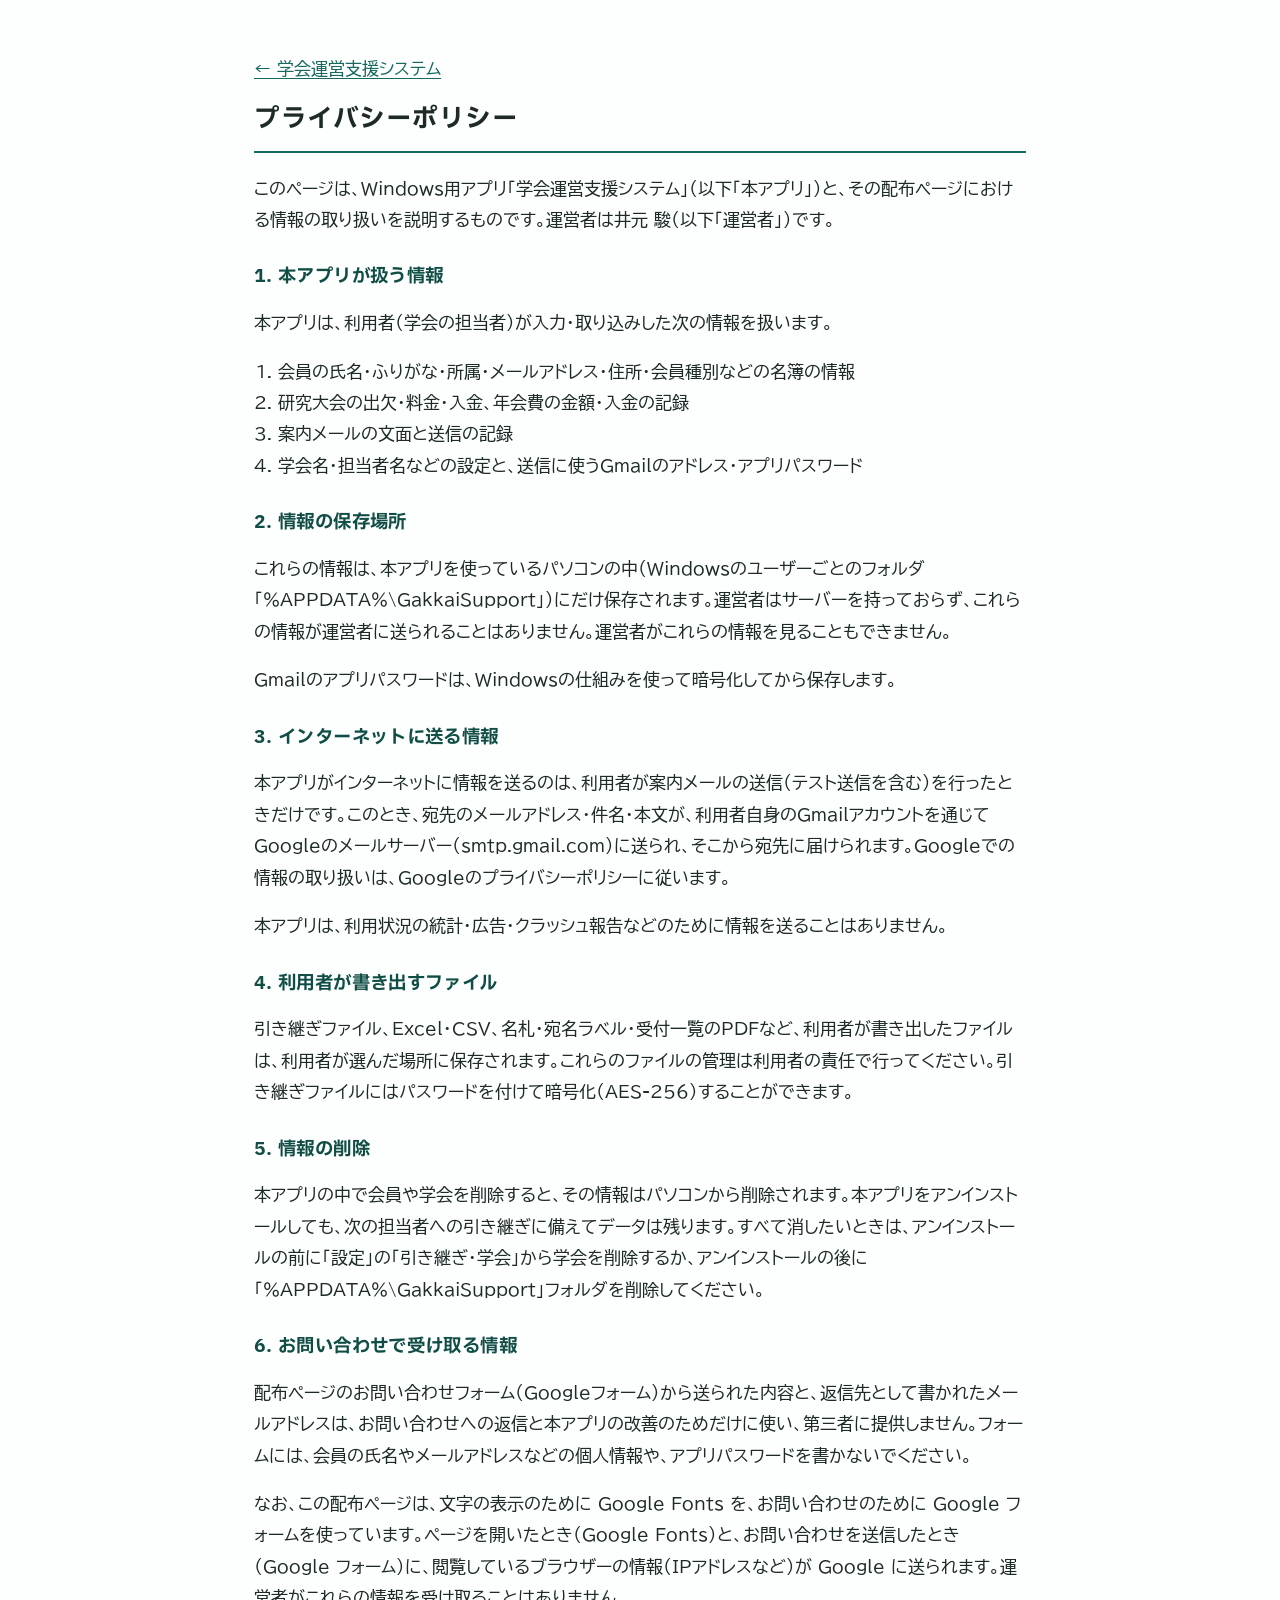
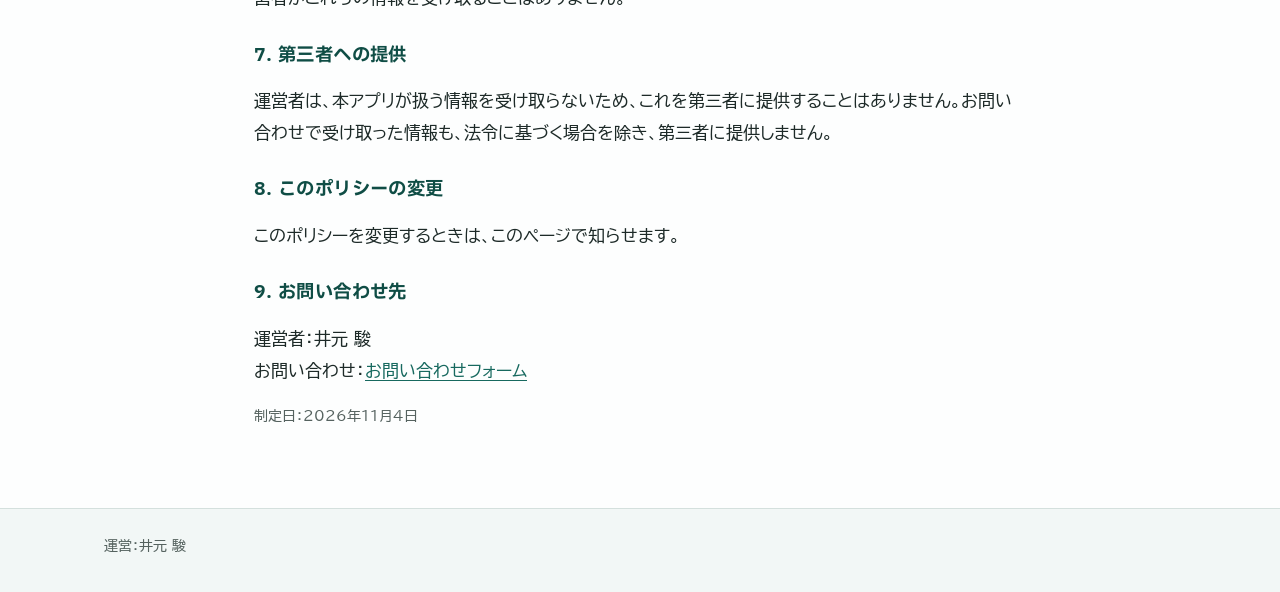
==== commit 932793c0: "問い合わせを、ページと同じ見た目の自前のフォームにする - index.html：Google フォームの埋め込みをやめ、自前のフォームから Google フォームに送る   （ページを移らずに「送信" ====
--- a/privacy.html
+++ b/privacy.html
@@ -63,7 +63,7 @@
         </p>
 
         <p>
-          なお、この配布ページは、文字の表示のために Google Fonts を、お問い合わせのために Google フォームを使っています。ページを開いたときに、閲覧しているブラウザーの情報（IPアドレスなど）が Google に送られます。運営者がこれらの情報を受け取ることはありません。
+          なお、この配布ページは、文字の表示のために Google Fonts を、お問い合わせのために Google フォームを使っています。ページを開いたとき（Google Fonts）と、お問い合わせを送信したとき（Google フォーム）に、閲覧しているブラウザーの情報（IPアドレスなど）が Google に送られます。運営者がこれらの情報を受け取ることはありません。
         </p>
 
         <h3>7. 第三者への提供</h3>
--- a/style.css
+++ b/style.css
@@ -1,6 +1,6 @@
 /* Hallmark · custom · 配布ページ（学会運営支援システム）· job: download, then buy · signature: スクロールで順に現れる構成と、比べ方の表 · fonts: IBM Plex Sans JP (headings, figures) / BIZ UDPGothic (body)
    critique: 業務ソフトらしい四角い形と青緑の面。押すところだけ山吹色にする。年配の読み手のため文字は大きめ */
-/* Hallmark · dismissed 3 · cols3 holds three short safety facts whose 40px line icons sit above real headings and prose, requested by the reviewer aieuo; widths stay equal because the facts are peers */
+/* Hallmark · dismissed 3 · cols3 holds three short safety facts in bordered panels; each 128px line icon sits faint behind the prose as a watermark at the reviewer aieuo request, and widths stay equal because the facts are peers */
 :root {
   --paper: #fdfefe;
   --tint: #f2f7f6;
@@ -13,6 +13,7 @@
   --cta: #d99a1e; /* 山吹：押すところだけ */
   --cta-deep: #c4870f;
   --cta-ink: #1d1a12;
+  --mark: #f5e2b0; /* 強めたい言葉の下線 */
   --on-main: #f6fbfa;
   --frame: rgba(246, 251, 250, 0.16);
   --shadow: rgba(15, 77, 69, 0.28);
@@ -116,9 +117,32 @@
 .btns.center {
   justify-content: center;
 }
+.btn,
+.nav nav a.nav-cta {
+  font-family: var(--display);
+  letter-spacing: 0.02em;
+}
+.btn.cta,
+.nav nav a.nav-cta {
+  display: inline-flex;
+  align-items: center;
+  justify-content: center;
+  gap: 8px;
+  box-shadow: inset 0 -3px 0 var(--cta-deep);
+}
+.ic-btn {
+  width: 1.25em;
+  height: 1.25em;
+  fill: none;
+  stroke: currentColor;
+  stroke-width: 2.2;
+  stroke-linecap: round;
+  stroke-linejoin: round;
+}
 .btn {
   display: inline-block;
-  padding: 12px 28px;
+  padding: 16px 24px;
+  font-size: 1.05rem;
   font-weight: 700;
   line-height: 1.4;
   text-decoration: none;
@@ -292,6 +316,14 @@
   margin: 0 0 8px;
   color: var(--deep);
 }
+/* 見出しの中で強めたい言葉：色を変え、太い下線を引く */
+.key {
+  color: var(--main);
+  font-weight: 700;
+  font-size: 1.12em;
+  background: linear-gradient(transparent 70%, var(--mark) 70%);
+  padding: 0 2px;
+}
 .lead {
   max-width: 44em;
   margin: -16px auto 40px;
@@ -340,8 +372,21 @@
   border: 1px solid var(--rule);
   background: var(--paper);
 }
+.feature h3 {
+  font-size: clamp(1.4rem, 2.4vw, 1.75rem);
+  margin-bottom: 12px;
+}
+.feature h3::before {
+  content: "";
+  display: block;
+  width: 48px;
+  height: 4px;
+  background: var(--cta);
+  margin-bottom: 16px;
+}
 .feature p {
   margin: 0;
+  font-size: 1.06rem;
 }
 
 /* 3つ並び */
@@ -659,21 +704,28 @@
   width: 32px;
   height: 32px;
 }
-.pains li {
-  display: grid;
-  grid-template-columns: auto minmax(0, 1fr);
-  column-gap: 16px;
-}
-.pains li .ic {
-  grid-row: span 2;
-  width: 36px;
-  height: 36px;
-  margin-top: 4px;
-}
+/* 困りごと・名簿の安全：アイコンを大きく薄くして、文字の後ろに置く */
+.pains li,
+.cols3 > div {
+  position: relative;
+  overflow: hidden;
+  isolation: isolate;
+}
+.pains li .ic,
 .cols3 .ic {
-  width: 40px;
-  height: 40px;
-  margin-bottom: 8px;
+  position: absolute;
+  z-index: -1;
+  right: -12px;
+  bottom: -16px;
+  width: 128px;
+  height: 128px;
+  stroke-width: 1.2;
+  opacity: 0.14;
+}
+.cols3 > div {
+  background: var(--paper);
+  border: 1px solid var(--rule);
+  padding: 24px 28px 32px;
 }
 .fit h3 {
   display: flex;
@@ -730,15 +782,140 @@
 .contact {
   max-width: 880px;
 }
-.form-frame {
+.cform {
   background: var(--paper);
   border: 1px solid var(--rule);
-}
-.form-frame iframe {
+  border-top: 4px solid var(--main);
+  padding: 32px 36px 36px;
+  display: grid;
+  gap: 28px;
+}
+.cform fieldset {
+  border: 0;
+  margin: 0;
+  padding: 0;
+  min-width: 0;
+}
+.cform legend,
+.cform .field > label {
+  display: block;
+  font-family: var(--display);
+  font-weight: 700;
+  color: var(--deep);
+  margin-bottom: 8px;
+  padding: 0;
+}
+.req,
+.opt {
+  font-family: var(--gothic);
+  font-size: 0.78rem;
+  font-weight: 700;
+  margin-left: 10px;
+  padding: 2px 8px;
+  vertical-align: 2px;
+}
+.req {
+  background: var(--cta);
+  color: var(--cta-ink);
+}
+.opt {
+  background: var(--wash);
+  color: var(--muted);
+  font-weight: 400;
+}
+.choices {
+  display: flex;
+  flex-wrap: wrap;
+  gap: 10px;
+}
+.choices label {
+  display: flex;
+  align-items: center;
+  gap: 8px;
+  border: 1px solid var(--rule);
+  padding: 10px 18px;
+  cursor: pointer;
+}
+.choices label:hover {
+  background: var(--tint);
+}
+.choices label:has(input:checked) {
+  border-color: var(--main);
+  background: var(--wash);
+  color: var(--deep);
+  font-weight: 700;
+}
+.choices input {
+  accent-color: var(--main);
+  width: 18px;
+  height: 18px;
+  margin: 0;
+}
+.cform .hint {
+  margin: -4px 0 8px;
+  font-size: 0.9rem;
+  color: var(--muted);
+}
+.cform textarea,
+.cform input[type="email"] {
   display: block;
   width: 100%;
-  height: 980px;
+  font: inherit;
+  color: var(--ink);
+  background: var(--paper);
+  border: 1px solid #a9bbb7;
+  border-radius: 0;
+  padding: 12px 14px;
+}
+.cform textarea {
+  resize: vertical;
+  min-height: 10em;
+}
+.cform textarea:focus,
+.cform input[type="email"]:focus {
+  outline: 3px solid var(--cta);
+  outline-offset: 0;
+  border-color: var(--main);
+}
+.cform-foot {
+  display: grid;
+  justify-items: start;
+  gap: 10px;
+}
+.cform-foot .btn {
   border: 0;
+  cursor: pointer;
+  min-width: 12em;
+}
+.cform-foot .btn:disabled {
+  opacity: 0.7;
+  cursor: wait;
+}
+.cform-foot .note {
+  margin: 0;
+}
+.cform-msg {
+  margin: 0;
+  padding: 14px 18px;
+  font-weight: 700;
+}
+.cform-msg.ok {
+  background: var(--wash);
+  color: var(--deep);
+  border-left: 4px solid var(--main);
+}
+.cform-msg.ng {
+  background: #fbefe9;
+  color: #8a2f12;
+  border-left: 4px solid #b5461f;
+}
+@media (max-width: 820px) {
+  .cform {
+    padding: 24px 20px 28px;
+  }
+  .cform-foot .btn {
+    width: 100%;
+  }
 }
 
 /* 狭い画面 */
